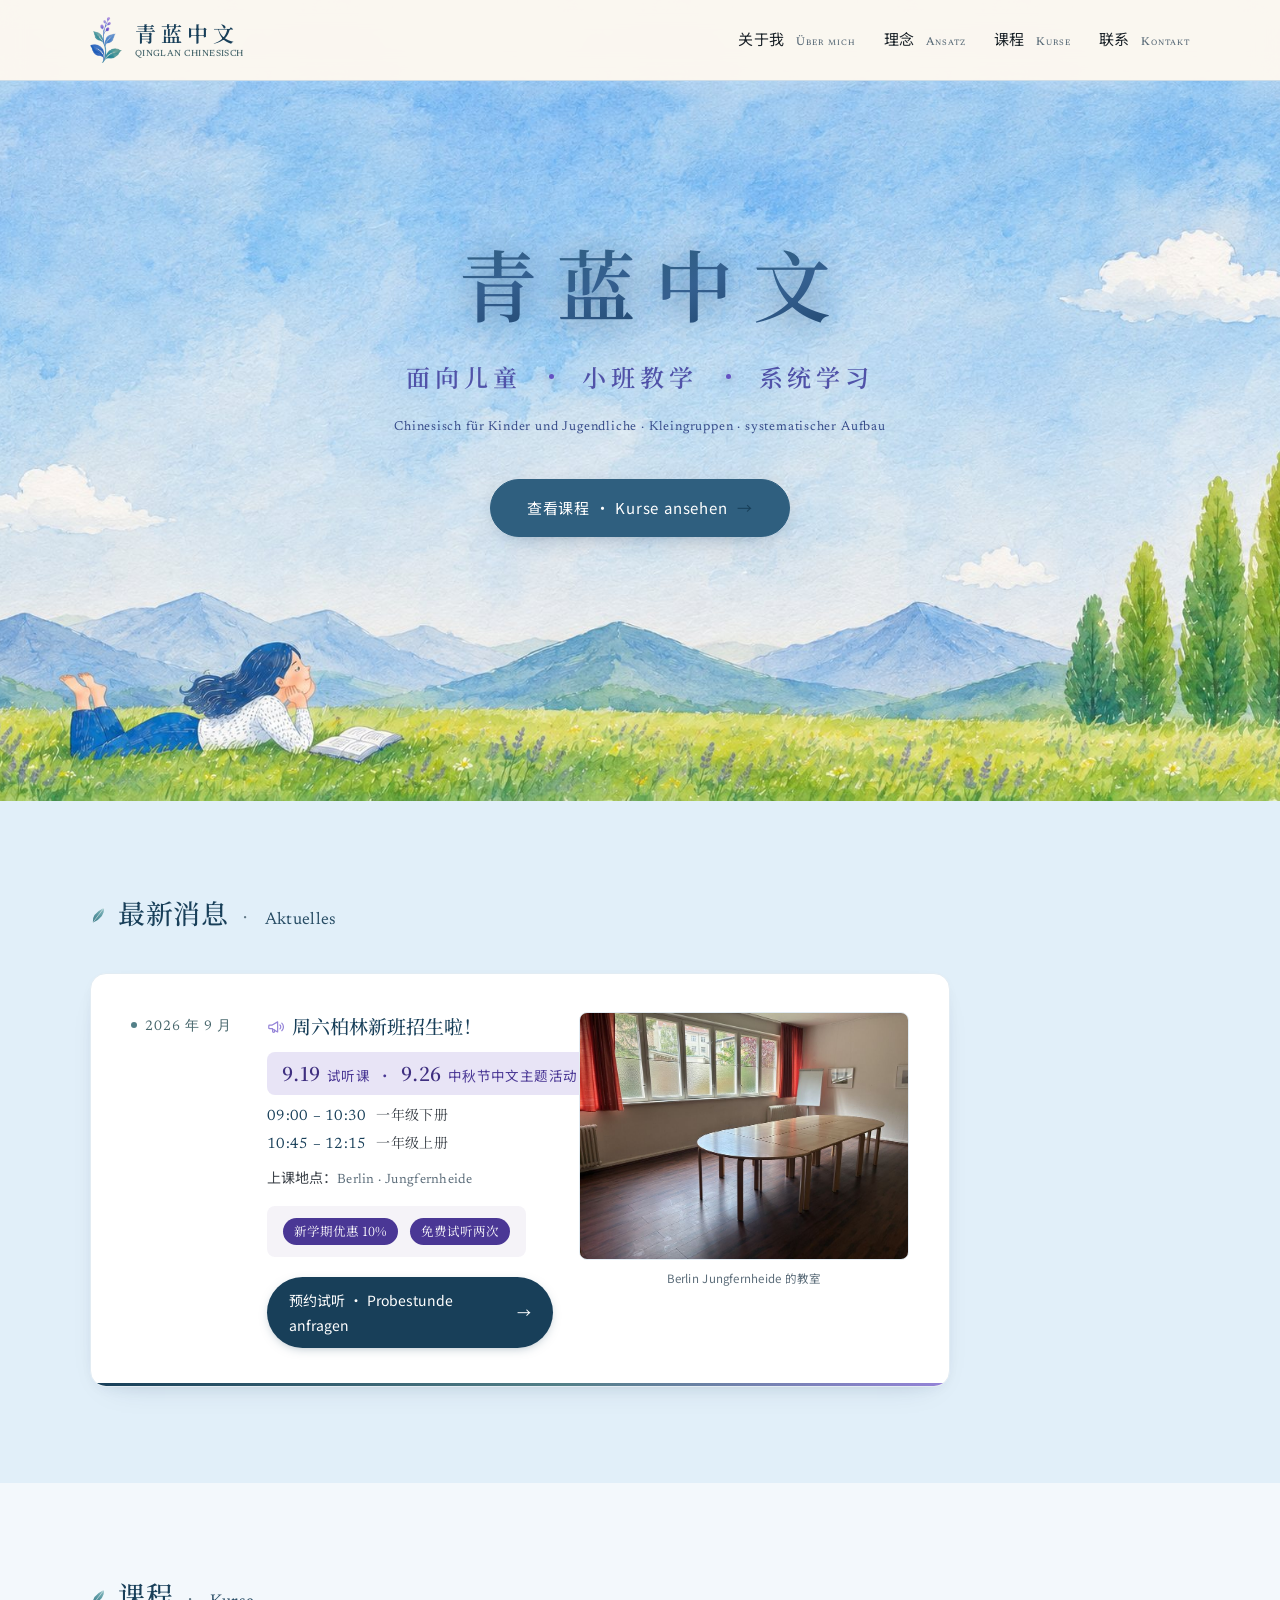
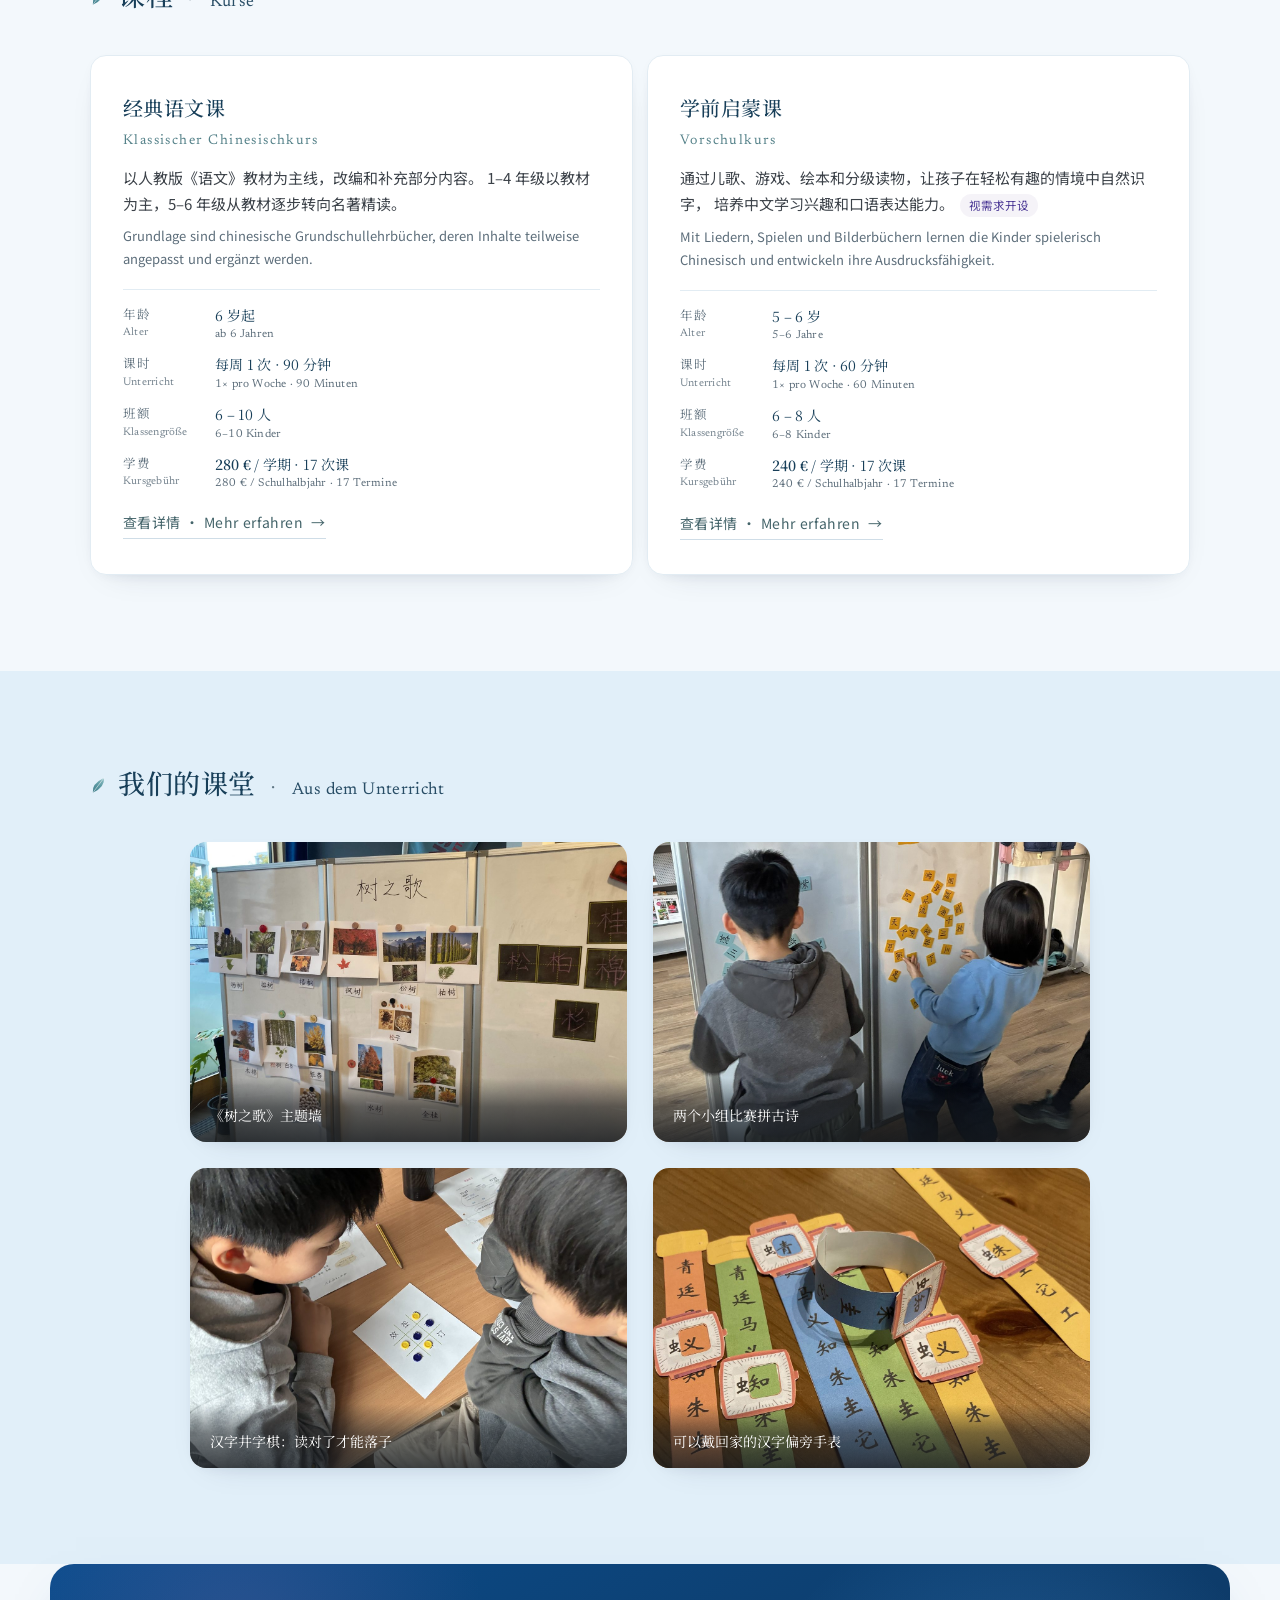
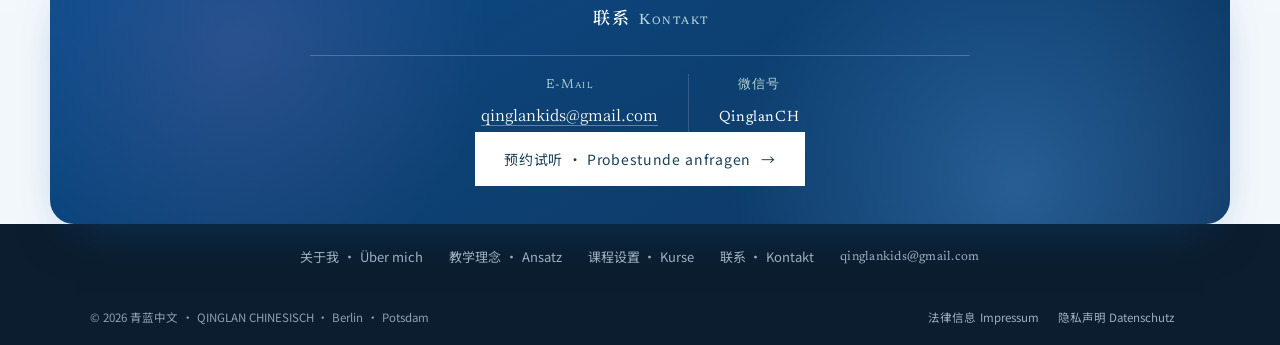
==== index.html @ 09ce7344 "update" ====
<!DOCTYPE html>
<html lang="de">

<head>
  <meta charset="UTF-8">
  <meta name="viewport" content="width=device-width, initial-scale=1.0">

  <title>Chinesisch lernen in Berlin &amp; Potsdam · 青蓝中文 Qinglan Chinese</title>
  <meta name="description"
    content="Chinesisch für Kinder und Jugendliche in Berlin und Potsdam. Kleingruppen, systematischer Aufbau nach chinesischem Lehrplan. 青蓝中文·柏林与波茨坦周末中文课。">
  <link rel="canonical" href="https://qinglan-chinese.de/">
  <meta property="og:type" content="website">
  <meta property="og:locale" content="de_DE">
  <meta property="og:title" content="Chinesisch lernen in Berlin &amp; Potsdam · 青蓝中文">
  <meta property="og:description"
    content="Chinesisch für Kinder und Jugendliche in Berlin und Potsdam. Kleingruppen, systematischer Aufbau nach chinesischem Lehrplan. 青蓝中文·柏林与波茨坦周末中文课。">
  <meta property="og:url" content="https://qinglan-chinese.de/">
  <meta property="og:image" content="https://qinglan-chinese.de/images/og-cover.jpg">
  <meta name="twitter:card" content="summary_large_image">
  <link rel="icon" type="image/png" href="images/favicon.png">
  <link rel="preload" href="fonts/NotoSerifSC-600.woff2" as="font" type="font/woff2" crossorigin>
  <link rel="preload" href="fonts/NotoSansSC-400.woff2" as="font" type="font/woff2" crossorigin>
  <link rel="stylesheet" href="style.css">
  <script>document.documentElement.classList.add('js');</script>
</head>

<body>
  <a class="skip" href="#main">跳到主内容 · Zum Inhalt springen</a>



  <!-- ══════ 模块 0 · 页头 ══════ -->
  <header>
    <div class="wrap nav-inner">
      <a href="index.html" class="brand">
        <img src="images/logo.png" alt="" class="brand-img" width="40" height="40">
        <span class="brand-text">
          <span class="cn" lang="zh-Hans">青蓝中文</span>
          <span class="en">Qinglan Chinesisch</span>
        </span>
      </a>
      <nav class="links" aria-label="Hauptnavigation">
        <a href="about.html"><span lang="zh-Hans">关于我</span><span class="de">Über mich</span></a>
        <a href="philosophy.html"><span lang="zh-Hans">理念</span><span class="de">Ansatz</span></a>
        <a href="courses.html"><span lang="zh-Hans">课程</span><span class="de">Kurse</span></a>
        <a href="contact.html"><span lang="zh-Hans">联系</span><span class="de">Kontakt</span></a>
      </nav>
      <button class="nav-toggle" id="navToggle" aria-expanded="false" aria-controls="mobileNav"
        aria-label="Menü öffnen">
        <span></span><span></span><span></span>
      </button>
    </div>
    <nav class="mobile-nav" id="mobileNav" aria-label="Navigation mobil">
      <a href="about.html"><span lang="zh-Hans">关于我</span><span class="de">Über mich</span></a>
      <a href="philosophy.html"><span lang="zh-Hans">理念</span><span class="de">Ansatz</span></a>
      <a href="courses.html"><span lang="zh-Hans">课程</span><span class="de">Kurse</span></a>
      <a href="contact.html"><span lang="zh-Hans">联系</span><span class="de">Kontakt</span></a>
    </nav>
  </header>

  <main id="main">

    <!-- ══════ 模块 1 · HERO ══════
     要填：claim 一句德语主张、lead 两行说明、facts 三个事实 -->
    <div class="hero">
      <div class="hero-bg" aria-hidden="true"></div>

      <div class="wrap hero-center">
        <div class="hero-text">
          <h1>
            <span class="brandline" lang="zh-Hans"><span class="word">青</span><span class="word">蓝</span><span
                class="word">中</span><span class="word">文</span></span>
            <span class="sub" lang="zh-Hans"><span>面向儿童</span><i class="dot" aria-hidden="true"></i><span>小班教学</span><i
                class="dot" aria-hidden="true"></i><span>系统学习</span></span></span>
          </h1>
          <p class="hero-de">Chinesisch für Kinder und Jugendliche<br class="de-br"><span class="de-sep"> ·
            </span>Kleingruppen · systematischer Aufbau</p>

          <div class="cta-row">
            <a href="courses.html" class="btn btn-primary">查看课程 · Kurse ansehen <span class="arr"
                aria-hidden="true">→</span></a>
          </div>
        </div>
      </div>
    </div>
    </div>


    <!-- ══════ 模块 2 · 最新消息 ══════
     加新消息：复制一条列表项放到最前面，class 用 new（带紫点）或留空。
     日期标签的 datetime 属性写成 2026-08 这种格式，便于机器读取。
     没有消息时把整个 section 删掉，别留空列表。 -->
    <section class="warm">
      <div class="wrap">
        <div class="sec-head">
          <h2 lang="zh-Hans">
            <svg class="h2-leaf" viewBox="0 0 22 22" aria-hidden="true" focusable="false">
              <defs>
                <linearGradient id="lg-leaf" x1="0" y1="1" x2="1" y2="0">
                  <stop offset="0%" stop-color="#3f7d8a" />
                  <stop offset="52%" stop-color="#5c9aa4" />
                  <stop offset="100%" stop-color="#8fc0c4" />
                </linearGradient>
              </defs>
              <path d="M2.4 19.6 Q2.4 7.6 19.6 2.4 Q19.6 14.4 2.4 19.6 Z" fill="url(#lg-leaf)" />
              <path d="M2.4 19.6 Q10 12 19.6 2.4" fill="none" stroke="#fafbfd" stroke-width="1.05"
                stroke-linecap="round" opacity=".62" />
            </svg>最新消息 <span class="sep" aria-hidden="true">·</span> <span lang="de" class="lat">Aktuelles</span>
          </h2>
        </div>

        <ul class="news">
          <li class="new">
            <time datetime="2026-08">2026 年 9 月</time>
            <div>
              <b lang="zh-Hans"><span class="megaphone" aria-hidden="true">
                  <svg viewBox="0 0 24 24" fill="none" stroke="currentColor" stroke-width="1.6" stroke-linecap="round"
                    stroke-linejoin="round">
                    <path d="M3.4 9.6h3.1l7.8-4.4v13.6l-7.8-4.4H3.4a1 1 0 0 1-1-1V10.6a1 1 0 0 1 1-1z" />
                    <path d="M7.5 14.4v3.4a1.4 1.4 0 0 0 2.8 0v-1.8" />
                    <path d="M17.4 9.4a3.6 3.6 0 0 1 0 5.2M19.9 6.9a7 7 0 0 1 0 10.2" />
                  </svg></span>周六柏林新班招生啦！</b>
              <p class="news-dates" lang="zh-Hans"><b>9.19</b> 试听课 &nbsp;·&nbsp; <b>9.26</b> 中秋节中文主题活动</p>
              <span lang="zh-Hans">
                <span class="slot">09:00 – 10:30<i>一年级下册</i></span>
                <span class="slot">10:45 – 12:15<i>一年级上册</i></span>
              </span>
              <span class="news-venue" lang="zh-Hans">上课地点：<b>Berlin · Jungfernheide</b></span>
              <p class="news-deal" lang="zh-Hans">
                <span class="tag">新学期优惠 10%</span>
                <span class="tag">免费试听两次</span>
              </p>
              <a class="news-cta" href="contact.html#form" lang="zh-Hans">预约试听 · Probestunde anfragen <span class="arr"
                  aria-hidden="true">→</span></a>
            </div>
            <figure class="news-pic">
              <img src="images/classroom-room.jpg" alt="Berlin Jungfernheide 的教室" loading="lazy" width="900"
                height="675">
              <figcaption lang="zh-Hans">Berlin Jungfernheide 的教室</figcaption>
            </figure>
          </li>
        </ul>
      </div>
    </section>


    <!-- ══════ 模块 3 · 课程设置 ══════
     数字取自 courses.html，改动时两边一起改 -->
    <section>
      <div class="wrap">
        <div class="sec-head">
          <h2 lang="zh-Hans">
            <svg class="h2-leaf" viewBox="0 0 22 22" aria-hidden="true" focusable="false">
              <path d="M2.4 19.6 Q2.4 7.6 19.6 2.4 Q19.6 14.4 2.4 19.6 Z" fill="url(#lg-leaf)" />
              <path d="M2.4 19.6 Q10 12 19.6 2.4" fill="none" stroke="#fafbfd" stroke-width="1.05"
                stroke-linecap="round" opacity=".62" />
            </svg>课程 <span class="sep" aria-hidden="true">·</span> <span lang="de" class="lat">Kurse</span>
          </h2>
        </div>

        <div class="grid-2">
          <div class="card course">
            <h3 lang="zh-Hans">经典语文课<span class="en">Klassischer Chinesischkurs</span></h3>
            <p lang="zh-Hans">
              以人教版《语文》教材为主线，改编和补充部分内容。
              1–4 年级以教材为主，5–6 年级从教材逐步转向名著精读。
            </p>
            <span class="de">
              Grundlage sind chinesische Grundschullehrbücher, deren Inhalte teilweise angepasst und ergänzt werden.
            </span>
            <dl class="facts-mini">
              <div>
                <dt><span lang="zh-Hans">年龄</span><i>Alter</i></dt>
                <dd><span lang="zh-Hans">6 岁起</span><i>ab 6 Jahren</i></dd>
              </div>
              <div>
                <dt><span lang="zh-Hans">课时</span><i>Unterricht</i></dt>
                <dd><span lang="zh-Hans">每周 1 次 · 90 分钟</span><i>1× pro Woche · 90 Minuten</i></dd>
              </div>
              <div>
                <dt><span lang="zh-Hans">班额</span><i>Klassengröße</i></dt>
                <dd><span lang="zh-Hans">6 – 10 人</span><i>6–10 Kinder</i></dd>
              </div>
              <div>
                <dt><span lang="zh-Hans">学费</span><i>Kursgebühr</i></dt>
                <dd><span lang="zh-Hans"><b>280 €</b> / 学期 · 17 次课</span><i>280 € / Schulhalbjahr · 17 Termine</i></dd>
              </div>
            </dl>
            <a class="more" href="courses.html#jingdian">查看详情 · Mehr erfahren <span class="arr"
                aria-hidden="true">→</span></a>
            <div class="bar" aria-hidden="true"></div>
          </div>

          <div class="card course">
            <h3 lang="zh-Hans">学前启蒙课<span class="en">Vorschulkurs</span></h3>
            <p lang="zh-Hans">
              通过儿歌、游戏、绘本和分级读物，让孩子在轻松有趣的情境中自然识字，
              培养中文学习兴趣和口语表达能力。<span class="hl-note">视需求开设</span>
            </p>
            <span class="de">
              Mit Liedern, Spielen und Bilderbüchern lernen die Kinder spielerisch Chinesisch
              und entwickeln ihre Ausdrucksfähigkeit.
            </span>
            <dl class="facts-mini">
              <div>
                <dt><span lang="zh-Hans">年龄</span><i>Alter</i></dt>
                <dd><span lang="zh-Hans">5 – 6 岁</span><i>5–6 Jahre</i></dd>
              </div>
              <div>
                <dt><span lang="zh-Hans">课时</span><i>Unterricht</i></dt>
                <dd><span lang="zh-Hans">每周 1 次 · 60 分钟</span><i>1× pro Woche · 60 Minuten</i></dd>
              </div>
              <div>
                <dt><span lang="zh-Hans">班额</span><i>Klassengröße</i></dt>
                <dd><span lang="zh-Hans">6 – 8 人</span><i>6–8 Kinder</i></dd>
              </div>
              <div>
                <dt><span lang="zh-Hans">学费</span><i>Kursgebühr</i></dt>
                <dd><span lang="zh-Hans"><b>240 €</b> / 学期 · 17 次课</span><i>240 € / Schulhalbjahr · 17 Termine</i></dd>
              </div>
            </dl>
            <a class="more" href="courses.html#shizi">查看详情 · Mehr erfahren <span class="arr"
                aria-hidden="true">→</span></a>
            <div class="bar" aria-hidden="true"></div>
          </div>
        </div>

      </div>
    </section>


    <!-- ══════ 模块 4 · 我们的课堂 ══════ -->
    <section class="warm">
      <div class="wrap">
        <div class="sec-head">
          <h2 lang="zh-Hans">
            <svg class="h2-leaf" viewBox="0 0 22 22" aria-hidden="true" focusable="false">
              <path d="M2.4 19.6 Q2.4 7.6 19.6 2.4 Q19.6 14.4 2.4 19.6 Z" fill="url(#lg-leaf)" />
              <path d="M2.4 19.6 Q10 12 19.6 2.4" fill="none" stroke="#fafbfd" stroke-width="1.05"
                stroke-linecap="round" opacity=".62" />
            </svg>我们的课堂 <span class="sep" aria-hidden="true">·</span> <span lang="de" class="lat">Aus dem
              Unterricht</span>
          </h2>
        </div>

        <div class="room-grid">
          <figure>
            <img src="images/classroom-1.jpg" alt="《树之歌》主题墙" loading="lazy" width="1400" height="1050">
            <figcaption lang="zh-Hans">《树之歌》主题墙</figcaption>
          </figure>
          <figure>
            <img src="images/classroom-4.jpg" alt="两个小组比赛拼古诗" loading="lazy" width="1400" height="1050">
            <figcaption lang="zh-Hans">两个小组比赛拼古诗</figcaption>
          </figure>
          <figure>
            <img src="images/classroom-7.jpg" alt="汉字井字棋：读对了才能落子" loading="lazy" width="1400" height="1050">
            <figcaption lang="zh-Hans">汉字井字棋：读对了才能落子</figcaption>
          </figure>
          <figure>
            <img src="images/classroom-6.jpg" alt="可以戴回家的汉字偏旁手表" loading="lazy" width="1400" height="1050">
            <figcaption lang="zh-Hans">可以戴回家的汉字偏旁手表</figcaption>
          </figure>
        </div>
      </div>
    </section>


    <!-- ══════ 模块 5 · 联系 ══════ -->
    <section class="dark tight">
      <div class="wrap" style="text-align:center;">
        <span class="kicker" style="color:var(--qing-light); justify-content:center;"><i lang="zh-Hans"
            style="color:#fff;">联系</i>Kontakt</span>

        <dl class="contact-mini">
          <div>
            <dt>E-Mail</dt>
            <dd><a href="mailto:qinglankids@gmail.com">qinglankids@gmail.com</a></dd>
          </div>
          <div>
            <dt lang="zh-Hans">微信号</dt>
            <dd><span class="wx">QinglanCH</span></dd>
          </div>
        </dl>

        <a href="contact.html#form" class="btn btn-light">预约试听 · Probestunde anfragen <span class="arr"
            aria-hidden="true">→</span></a>

      </div>
    </section>

  </main>


  <!-- ══════ 模块 6 · 页脚 ══════ -->
  <footer>
    <div class="wrap">
      <nav class="foot-line" aria-label="Fußzeile">
        <a href="about.html"><span lang="zh-Hans">关于我</span> · Über mich</a>
        <a href="philosophy.html"><span lang="zh-Hans">教学理念</span> · Ansatz</a>
        <a href="courses.html"><span lang="zh-Hans">课程设置</span> · Kurse</a>
        <a href="contact.html"><span lang="zh-Hans">联系</span> · Kontakt</a>
        <a href="mailto:qinglankids@gmail.com">qinglankids@gmail.com</a>
      </nav>
      <div class="foot-bottom">
        <div>© 2026 青蓝中文 · QINGLAN CHINESISCH · Berlin · Potsdam</div>
        <div><a href="impressum.html">法律信息 Impressum</a> <a href="datenschutz.html">隐私声明 Datenschutz</a></div>
      </div>
    </div>
  </footer>

  <script type="application/ld+json">
{
  "@context": "https://schema.org",
  "@type": "EducationalOrganization",
  "name": "青蓝中文 · Qinglan Chinese",
  "url": "https://qinglan-chinese.de/",
  "email": "qinglankids@gmail.com",
  "address": {
    "@type": "PostalAddress",
    "addressLocality": "Berlin",
    "addressRegion": "Berlin",
    "addressCountry": "DE"
  },
  "location": [
    {
      "@type": "Place",
      "name": "Unterricht Berlin (samstags)",
      "address": {
        "@type": "PostalAddress",
        "addressLocality": "Berlin",
        "addressRegion": "Berlin",
        "addressCountry": "DE"
      }
    },
    {
      "@type": "Place",
      "name": "Unterricht Potsdam (sonntags)",
      "address": {
        "@type": "PostalAddress",
        "addressLocality": "Potsdam",
        "addressRegion": "Brandenburg",
        "addressCountry": "DE"
      }
    }
  ],
  "areaServed": [
    "Berlin",
    "Potsdam",
    "Brandenburg"
  ],
  "inLanguage": [
    "de",
    "zh-Hans"
  ],
  "founder": {
    "@type": "Person",
    "name": "Qiong Qiao",
    "alternateName": "乔琼",
    "jobTitle": "Lehrerin"
  }
}
</script>

  <script>
    const tgl = document.getElementById('navToggle');
    const mnav = document.getElementById('mobileNav');
    tgl.addEventListener('click', () => {
      const open = mnav.classList.toggle('open');
      tgl.setAttribute('aria-expanded', String(open));
      tgl.setAttribute('aria-label', open ? 'Menü schließen' : 'Menü öffnen');
    });
    document.addEventListener('keydown', e => {
      if (e.key === 'Escape' && mnav.classList.contains('open')) { tgl.click(); tgl.focus(); }
    });
  </script>
</body>

</html>
---- style.css ----
/* ═══ 自托管字体 · 无外部请求（DSGVO）═════════════
   子集化：仅包含站上实际用到的 675 个字符
   Noto Serif SC / Noto Sans SC / Newsreader — SIL OFL 1.1  */
@font-face{
  font-family:"Noto Serif SC"; font-style:normal; font-weight:400; font-display:swap;
  src:url("fonts/NotoSerifSC-400.woff2") format("woff2");
}
@font-face{
  font-family:"Noto Serif SC"; font-style:normal; font-weight:500; font-display:swap;
  src:url("fonts/NotoSerifSC-500.woff2") format("woff2");
}
@font-face{
  font-family:"Noto Serif SC"; font-style:normal; font-weight:600; font-display:swap;
  src:url("fonts/NotoSerifSC-600.woff2") format("woff2");
}
@font-face{
  font-family:"Noto Sans SC"; font-style:normal; font-weight:400; font-display:swap;
  src:url("fonts/NotoSansSC-400.woff2") format("woff2");
}
@font-face{
  font-family:"Noto Sans SC"; font-style:normal; font-weight:500; font-display:swap;
  src:url("fonts/NotoSansSC-500.woff2") format("woff2");
}
@font-face{
  font-family:"Noto Sans SC"; font-style:normal; font-weight:600; font-display:swap;
  src:url("fonts/NotoSansSC-600.woff2") format("woff2");
}
@font-face{
  font-family:"Newsreader"; font-style:normal; font-weight:400; font-display:swap;
  src:url("fonts/Newsreader-400.woff2") format("woff2");
}
@font-face{
  font-family:"Newsreader"; font-style:normal; font-weight:500; font-display:swap;
  src:url("fonts/Newsreader-500.woff2") format("woff2");
}
@font-face{
  font-family:"Newsreader"; font-style:normal; font-weight:600; font-display:swap;
  src:url("fonts/Newsreader-600.woff2") format("woff2");
}

/* ============================================
   青蓝中文 · 共享样式表 v2
   变量名与 v1 保持一致，其余页面的 inline var(--x) 不会失效
   ============================================ */

:root{
  /* ── 全站配色：以 hero 天空蓝 212° 为基调 ──────
     蓝 212°（hero）· 青 188°（logo 叶）· 紫 265°（logo 花苞）  */
  --lan-deep: #183f59;   /* 标题 11.8:1 */
  --lan: #2f5f7f;   /* 次级标题 8.1:1 */
  --qing-deep: #364f54;   /* 深青 7.2:1 */
  --qing-ink: #44646a;   /* 青 · 小字 5.8:1 */
  --qing: #538088;   /* 青 · 强调 4.6:1 */
  --qing-light: #b3d1d6;   /* 深底上的浅青 */
  --mauve-ink: #4a3795;   /* 紫 · 小字 7.9:1 */
  --mauve-mid: #5b42bd;   /* 紫 · 中间 5.6:1 */
  --mauve-soft: #745ec9;   /* 紫 · 辅助 4.9:1 */
  --mauve: #9483d8;   /* 紫 · 装饰 3.5:1 */
  --leaf:       #aabbb1;

  --ink: #1a2228;   /* 正文 15.4:1 */
  --muted: #5c6d7a;   /* 次要 5.2:1 */
  --seal:       #8e3f52;
  --gold:       #9483d8;

  /* ── 底色：浅天空蓝，白卡片浮起 ── */
  --paper: #f3f8fc;
  --paper-warm: #e1eff9;
  --paper-cool: #e1eff9;
  --paper-leaf: #f3f8fc;
  --line: #cfdde7;
  --line-soft: #e2ecf3;

  --maxw: 1180px;
  --gut: 40px;
  --r-sm: 8px;
  --r: 16px;
  --r-lg: 24px;
  --sh: 0 4px 18px -10px rgba(18,47,78,.16), 0 12px 34px -22px rgba(18,47,78,.22);
  --sh-hi: 0 8px 26px -12px rgba(18,47,78,.22), 0 22px 48px -26px rgba(18,47,78,.30);
  --gap: 14px;

  --fs-display: clamp(46px, 6.4vw, 84px);
  --fs-h1:      clamp(23px, 2.5vw, 32px);
  --fs-h2:      clamp(21px, 2.2vw, 27px);
  --fs-h3:      20px;
  --fs-body:    17px;
  --fs-small:   14px;
}

*{ box-sizing: border-box; }
html{
  -webkit-text-size-adjust:100%; text-size-adjust:100%; scroll-behavior: smooth; }

body{
  margin:0;
  font-family:"Noto Sans SC", -apple-system, BlinkMacSystemFont, "Segoe UI", sans-serif;
  color: var(--ink);
  background: var(--paper);
  font-size: var(--fs-body);
  line-height: 1.75;
  -webkit-font-smoothing: antialiased;
  overflow-x: hidden;
}

/* 宣纸质地：FFT 生成的可无缝平铺纹理，双向明暗、均值不变，只有深浅不均没有整体压暗 */
body::before{
  content:""; position:fixed; inset:0; pointer-events:none; z-index:0;
  background-image:url("images/paper.png"); background-size:340px 340px;
  opacity:.85; mix-blend-mode:multiply;
}


.wrap{ max-width:var(--maxw); margin:0 auto; padding:0 var(--gut); position:relative; z-index:1; }

/* 拉丁文用 Newsreader，中文标题用 Noto Serif SC */
h1,h2,h3,h4{ font-family:"Noto Serif SC", "Newsreader", serif; font-weight:500; letter-spacing:.02em; margin-top:0; }
.lat{ font-family:"Newsreader", Georgia, serif; }
a{ color:inherit; }

/* 可见焦点 —— 键盘用户 */
a:focus-visible, button:focus-visible, input:focus-visible,
select:focus-visible, textarea:focus-visible, summary:focus-visible{
  outline:2px solid var(--qing); outline-offset:3px;
}
.skip{ position:absolute; left:-9999px; background:var(--lan-deep); color:#fff; padding:12px 20px; z-index:200; }
.skip:focus{ left:0; top:0; }

/* ---------- HEADER ---------- */
header{
  position:sticky; top:0; z-index:100;
  background:rgba(251,247,239,.90); backdrop-filter:blur(12px);
  border-bottom:1px solid var(--line);
}
.nav-inner{ display:flex; justify-content:space-between; align-items:center; height:80px; gap:20px; }
.brand{ display:flex; align-items:center; gap:13px; text-decoration:none; }
.brand-img{ height:46px; width:auto; display:block; }  /* logo 本身透明底，不需要 mix-blend-mode */
.brand-text{ display:flex; flex-direction:column; line-height:1.15; }
.brand .cn{
  font-family:"Noto Serif SC",serif; font-size:21px; font-weight:600;
  letter-spacing:.24em; margin-right:-.24em;   /* 抵消末字后的悬挂字距，右缘对齐 */
  color:var(--lan-deep);
}
.brand .en{
  /* 字号+字距经实测调校，使其渲染宽度与「青蓝中文」一致（约 97.5px） */
  font-family:"Newsreader",serif; font-size:9px; letter-spacing:.439px;
  text-transform:uppercase; color:var(--qing-ink); font-weight:500; margin-top:4px;
  white-space:nowrap;
}

nav.links{ display:flex; gap:28px; }
nav.links a{
  text-decoration:none; font-size:14px; letter-spacing:.03em; color:var(--ink);
  position:relative; padding:4px 0; transition:color .3s;
}
nav.links a span[lang]{ font-size:15px; }
.links a .de{
  color:var(--muted); margin-left:11px; font-size:11.5px;
  font-family:"Newsreader",serif; font-weight:500;
  letter-spacing:.09em; font-variant:small-caps;
}

nav.links a::after{
  content:""; position:absolute; left:0; bottom:-2px; height:1px; width:0;
  background:var(--qing); transition:width .35s ease;
}
nav.links a:hover{ color:var(--qing-ink); }
nav.links a:hover::after, nav.links a.current::after{ width:100%; }
nav.links a.current{ color:var(--qing-ink); }

/* 汉堡菜单（v1 在 900px 以下直接隐藏导航，等于手机端无导航） */
.nav-toggle{
  display:none; flex-direction:column; align-items:center; justify-content:center; gap:5px;
  width:44px; height:44px; padding:0; background:none; border:1px solid var(--line); border-radius:12px; cursor:pointer;
}
.nav-toggle span{ display:block; width:20px; height:1.5px; background:var(--lan-deep); transition:transform .3s, opacity .2s; }
.nav-toggle[aria-expanded="true"] span:nth-child(1){ transform:translateY(6.5px) rotate(45deg); }
.nav-toggle[aria-expanded="true"] span:nth-child(2){ opacity:0; }
.nav-toggle[aria-expanded="true"] span:nth-child(3){ transform:translateY(-6.5px) rotate(-45deg); }
.mobile-nav{ display:none; border-top:1px solid var(--line); background:rgba(251,247,239,.97); backdrop-filter:blur(12px); }
.mobile-nav a{ display:block; padding:15px 24px; text-decoration:none; font-size:15px; border-bottom:1px solid var(--line-soft); }
.mobile-nav a .de{
  color:var(--muted); margin-left:12px; font-size:11.5px;
  font-family:"Newsreader",serif; font-weight:500;
  letter-spacing:.09em; font-variant:small-caps;
}

/* ---------- HERO ---------- */
.hero{
  position:relative; min-height:min(84vh, 720px);
  display:flex; align-items:center; overflow:hidden; padding:88px 0 76px;
  background:var(--paper);
}
/* 水彩晕染：三团柔色斑，取自 logo 的蓝／青／紫 */
.hero-bg{
  position:absolute; inset:0; z-index:0;
  background:url("images/hero-bg.jpg") center 70% / cover no-repeat;
}
/* 底部一道极淡的地平线，给页面一个"落脚点" */
.hero-bg::after{ content:""; position:absolute; inset:0; background:none; }

/* logo 水印：巨大、极淡，作为首屏的"纸上印记" */
.hero .wrap{ position:relative; z-index:1; }
.hero-center{ text-align:center; }
.hero-center .hero-text{ max-width:720px; margin:0 auto; }
.brandline{
  display:block; font-family:"Noto Serif SC",serif; font-weight:600;
  font-size:clamp(44px,6.2vw,78px); line-height:1.06; letter-spacing:.13em; text-indent:.13em;
  color:var(--lan-deep);
}
.brandline .word{ display:inline-block; animation:rise .9s forwards; }
.brandline .word:nth-child(1){ animation-delay:.12s; }
.brandline .word:nth-child(2){ animation-delay:.24s; }
.brandline .word:nth-child(3){ animation-delay:.36s; }
.brandline .word:nth-child(4){ animation-delay:.48s; }

.eyebrow{
  font-family:"Newsreader",serif; font-size:14px; letter-spacing:.32em; text-transform:uppercase;
  color:var(--qing-ink); margin:0 0 22px; animation:rise .9s .1s forwards;
}
.hero h1{ margin:0; font-size:inherit; font-weight:400; line-height:1.4; }
.hero h1 .word{ display:inline-block; animation:rise .9s forwards;
  background:linear-gradient(160deg, var(--lan-deep) 10%, var(--qing) 95%);
  -webkit-background-clip:text; background-clip:text; color:transparent;
}
.hero h1 .word:nth-child(1){ animation-delay:.10s; }
.hero h1 .word:nth-child(2){ animation-delay:.22s; }
.hero h1 .word:nth-child(3){ animation-delay:.34s; }
.hero h1 .word:nth-child(4){ animation-delay:.46s; }
.hero h1 .sub{
  display:flex; align-items:center; justify-content:center; gap:clamp(12px,2.2vw,22px);
  flex-wrap:wrap; margin-top:34px; line-height:1.6;
  animation:rise .9s .74s forwards;
}
.hero h1 .sub > span{
  font-family:"Noto Serif SC",serif; font-weight:600;
  font-size:clamp(18px,2.1vw,25px); letter-spacing:.1em;
  color:#6c5bae;                       /* 取自 hero 图紫叶 252°，压深至 5.4:1 */
}
.hero h1 .sub .bud{
  width:12px; height:12px; flex:none; fill:#9483d8; opacity:.92;
}
/* 传承 · 成长 · 创造 —— 只有字，无连线、无译文、无说明 */
/* 分隔用叶形，取自 logo 的叶片轮廓 */

.hero-de{
  margin:16px 0 0; font-family:"Newsreader",serif; font-size:15px;
  letter-spacing:.03em; color:var(--muted); animation:rise .9s .84s forwards;
}
.hero .lead{ font-size:16.5px; max-width:520px; margin:26px 0 0; color:#31363d; animation:rise .9s .5s forwards; }
.hero .lead .sub{ display:block; margin-top:10px; color:var(--muted); font-size:15px; letter-spacing:.1em; }
.cta-row{ margin-top:40px; display:flex; gap:14px; flex-wrap:wrap; justify-content:center; animation:rise .9s .96s forwards; }

/* hero 下方的事实条 */
.facts{
  margin-top:44px; border-top:1px solid var(--line); display:inline-block; text-align:left;
  animation:rise .9s 1.08s forwards;
}
.facts-label{
  margin:14px 0 0; font-family:"Noto Serif SC",serif; font-size:13px;
  letter-spacing:.14em; color:var(--muted);
}
.facts-label .lat{
  font-family:"Newsreader",serif; font-size:13px; letter-spacing:.03em;
  margin-left:10px; color:var(--qing-ink);
}
.facts-row{ display:flex; flex-wrap:wrap; gap:0; margin-top:8px; justify-content:center; }
.facts-row > div{ padding:0 28px 0 0; margin-right:28px; border-right:1px solid var(--line); }
.facts-row > div:last-child{ padding-right:0; margin-right:0; border-right:none; }
.facts-row b{ display:block; font-family:"Newsreader",serif; font-size:21px; letter-spacing:.12em; color:var(--lan-deep); font-weight:500; }
.facts-row span{ display:block; font-size:14px; letter-spacing:.04em; color:var(--muted); font-family:"Newsreader",serif; margin-top:3px; }

/* ---------- 内页页头 ---------- */
.page-head{
  padding:62px 0 56px; position:relative;
  background:linear-gradient(180deg, var(--paper-warm) 0%, var(--paper) 100%);
  border-bottom:1px solid var(--line-soft);
}
.page-head::after{
  content:""; position:absolute; left:0; right:0; bottom:0; height:36px; opacity:.75;
  background:url("data:image/svg+xml,<svg xmlns="http://www.w3.org/2000/svg" xmlns:xlink="http://www.w3.org/1999/xlink" viewBox="0 0 240 36" width="240" height="36"><defs><path id="lfg" d="M1.2 12.8Q1.2 4.6 12.8 1.2Q12.8 9.4 1.2 12.8Z"/></defs><path d="M18 34 Q16.1 23.0 13.3 14.0" fill="none" stroke="%233f6e80" stroke-width="1.6" stroke-linecap="round"/><use href="%23lfg" transform="translate(16.1 25.0) rotate(-59) scale(0.286) translate(-7 -7)" fill="%233f6e80" opacity=".85"/><use href="%23lfg" transform="translate(15.1 20.4) rotate(-122) scale(0.286) translate(-7 -7)" fill="%233f6e80" opacity=".85"/><use href="%23lfg" transform="translate(14.3 16.8) rotate(-58) scale(0.286) translate(-7 -7)" fill="%233f6e80" opacity=".85"/><path d="M46 34 Q46.9 26.9 48.3 21.0" fill="none" stroke="%23bac8a6" stroke-width="1.6" stroke-linecap="round"/><use href="%23lfg" transform="translate(46.9 28.1) rotate(-67) scale(0.186) translate(-7 -7)" fill="%23bac8a6" opacity=".85"/><use href="%23lfg" transform="translate(47.4 25.2) rotate(-128) scale(0.186) translate(-7 -7)" fill="%23bac8a6" opacity=".85"/><path d="M74 34 Q76.4 20.2 80.1 9.0" fill="none" stroke="%232a5470" stroke-width="1.6" stroke-linecap="round"/><use href="%23lfg" transform="translate(76.5 22.8) rotate(-64) scale(0.357) translate(-7 -7)" fill="%232a5470" opacity=".85"/><use href="%23lfg" transform="translate(77.7 17.0) rotate(-124) scale(0.357) translate(-7 -7)" fill="%232a5470" opacity=".85"/><use href="%23lfg" transform="translate(78.7 12.5) rotate(-52) scale(0.357) translate(-7 -7)" fill="%232a5470" opacity=".85"/><path d="M104 34 Q103.8 27.9 103.5 23.0" fill="none" stroke="%23a87ea8" stroke-width="1.6" stroke-linecap="round"/><use href="%23lfg" transform="translate(103.8 29.1) rotate(-55) scale(0.157) translate(-7 -7)" fill="%23a87ea8" opacity=".85"/><use href="%23lfg" transform="translate(103.7 26.5) rotate(-120) scale(0.157) translate(-7 -7)" fill="%23a87ea8" opacity=".85"/><path d="M132 34 Q133.0 24.1 134.5 16.0" fill="none" stroke="%233f6e80" stroke-width="1.6" stroke-linecap="round"/><use href="%23lfg" transform="translate(133.0 25.9) rotate(-66) scale(0.257) translate(-7 -7)" fill="%233f6e80" opacity=".85"/><use href="%23lfg" transform="translate(133.5 21.8) rotate(-118) scale(0.257) translate(-7 -7)" fill="%233f6e80" opacity=".85"/><use href="%23lfg" transform="translate(133.9 18.5) rotate(-54) scale(0.257) translate(-7 -7)" fill="%233f6e80" opacity=".85"/><path d="M160 34 Q160.2 20.8 160.4 10.0" fill="none" stroke="%23bac8a6" stroke-width="1.6" stroke-linecap="round"/><use href="%23lfg" transform="translate(160.2 23.2) rotate(-56) scale(0.343) translate(-7 -7)" fill="%23bac8a6" opacity=".85"/><use href="%23lfg" transform="translate(160.3 17.7) rotate(-117) scale(0.343) translate(-7 -7)" fill="%23bac8a6" opacity=".85"/><use href="%23lfg" transform="translate(160.3 13.4) rotate(-67) scale(0.343) translate(-7 -7)" fill="%23bac8a6" opacity=".85"/><path d="M190 34 Q191.9 26.3 194.6 20.0" fill="none" stroke="%232a5470" stroke-width="1.6" stroke-linecap="round"/><use href="%23lfg" transform="translate(191.9 27.7) rotate(-59) scale(0.200) translate(-7 -7)" fill="%232a5470" opacity=".85"/><use href="%23lfg" transform="translate(192.8 24.5) rotate(-123) scale(0.200) translate(-7 -7)" fill="%232a5470" opacity=".85"/><path d="M216 34 Q212.6 22.4 207.6 13.0" fill="none" stroke="%233f6e80" stroke-width="1.6" stroke-linecap="round"/><use href="%23lfg" transform="translate(212.6 24.5) rotate(-54) scale(0.300) translate(-7 -7)" fill="%233f6e80" opacity=".85"/><use href="%23lfg" transform="translate(210.8 19.7) rotate(-120) scale(0.300) translate(-7 -7)" fill="%233f6e80" opacity=".85"/><use href="%23lfg" transform="translate(209.5 15.9) rotate(-56) scale(0.300) translate(-7 -7)" fill="%233f6e80" opacity=".85"/></svg>") repeat-x left bottom;
}
.page-head .kicker{ display:block; margin-bottom:14px; }
.page-head h1{ font-size:var(--fs-page); margin:0; color:var(--lan-deep); line-height:1.18; font-weight:600; letter-spacing:.03em; }
.page-head h1 .sep{ color:var(--gold); font-weight:400; margin:0 .35em; }
.page-head .intro{ margin-top:20px; font-size:19px; max-width:660px; color:#31363d; }

/* ---------- 按钮 ---------- */
.btn{
  display:inline-flex; align-items:center; gap:10px; padding:14px 28px;
  font-size:14px; letter-spacing:.05em; text-decoration:none; cursor:pointer;
  border:1px solid transparent; transition:background .3s, color .3s, border-color .3s, transform .3s;
}
.btn-primary{ background:var(--lan-deep); color:#fff; }
.btn-primary:hover{ background:var(--qing-deep); transform:translateY(-2px); box-shadow:var(--sh); }
.btn-ghost{ background:transparent; color:var(--lan-deep); border-color:var(--lan-deep); }
.btn-ghost:hover{ background:var(--lan-deep); color:#fff; }
.btn-light{ background:#fff; color:var(--lan-deep); }
.btn-light:hover{ background:var(--qing-light); }
.btn .arr{ transition:transform .3s; }
.btn:hover .arr{ transform:translateX(4px); }

/* ---------- 区块 ---------- */
section{ padding:96px 0; position:relative; }
section.tight{ padding:56px 0; }
section.cool > .wrap, section.warm > .wrap, section.leaf > .wrap{ border-radius:var(--r-lg); }
section.cool{ background:var(--paper-cool); }
section.warm{ background:var(--paper-warm); }
section.leaf{ background:var(--paper-leaf); }
section.dark{ background:transparent; color:#dbe8f5; padding:0; }
section.dark > .wrap{
  background:linear-gradient(152deg, #0a4c8c 0%, #0d4174 46%, #0e3660 100%);
  border-radius:var(--r-lg);
  padding:38px var(--gut); max-width:var(--maxw);
  position:relative; overflow:hidden;
  box-shadow:0 22px 50px -26px rgba(12,80,141,.55);
}
/* 云的呼应：右上角一团柔光，取自 hero 的天空 */
section.dark > .wrap::before{
  content:""; position:absolute; z-index:0; pointer-events:none;
  right:-8%; top:-32%; width:52%; aspect-ratio:1;
  background:radial-gradient(circle at 50% 50%, rgba(96,178,255,.30) 0%, rgba(96,178,255,0) 66%);
}
section.dark > .wrap::after{
  content:""; position:absolute; z-index:0; pointer-events:none;
  left:-6%; bottom:-30%; width:44%; aspect-ratio:1;
  background:radial-gradient(circle at 50% 50%, rgba(142,114,182,.24) 0%, rgba(142,114,182,0) 68%);
}
section.dark > .wrap > *{ position:relative; z-index:1; }
section.dark h2, section.dark h3{ color:#fff; }

.sec-head{ margin-bottom:42px; max-width:720px; }
.kicker{
  font-family:"Newsreader",serif; font-size:15px; letter-spacing:.1em;
  font-variant:small-caps; text-transform:none; font-weight:500;
  color:var(--qing-ink); display:flex; align-items:baseline; margin-bottom:13px;
}
.kicker::before{
  content:""; width:13px; height:13px; flex:none; margin-right:10px;
  background:url("data:image/svg+xml,<svg xmlns="http://www.w3.org/2000/svg" viewBox="0 0 14 14"><path d="M1.2 12.8Q1.2 4.6 12.8 1.2Q12.8 9.4 1.2 12.8Z" fill="%23a87ea8"/></svg>") no-repeat center/contain;
  transform:rotate(-12deg);
}
.kicker i{
  font-family:"Noto Serif SC",serif; font-style:normal; text-transform:none;
  font-size:17px; font-weight:600; letter-spacing:.1em;
  margin-right:9px; color:var(--qing-ink);
}
.sec-head h2{ font-size:var(--fs-h2); margin:0; line-height:1.15; color:var(--lan-deep); }
/* 标题前的叶子：色阶取自 logo 的叶片实测值 */
.h2-leaf{
  width:.62em; height:.62em; vertical-align:baseline;
  margin-right:.42em; transform:rotate(-8deg);
}
.sec-head h2 .sep{ color:#5f7684; font-weight:400; margin:0 .35em; }
.sec-head .desc{ margin-top:18px; font-size:16.5px; color:#31363d; }



/* 荀子引句 —— 校名出处 */
.xunzi{
  margin:64px auto 0; max-width:760px; text-align:center;
  padding-top:44px; position:relative;
}
.xunzi::before{
  content:""; position:absolute; top:0; left:50%; transform:translateX(-50%);
  width:44px; height:1px; background:var(--mauve); opacity:.55;
}
.xunzi blockquote{
  margin:0; font-family:"Noto Serif SC",serif; font-weight:500;
  font-size:clamp(21px, 2.5vw, 30px); line-height:1.7; letter-spacing:.06em;
  color:var(--lan-deep);
}
.xunzi figcaption{ margin-top:18px; font-size:13px; color:var(--muted); }
.xunzi figcaption span{ display:block; }
.xunzi figcaption span:first-child{ font-family:"Noto Serif SC",serif; letter-spacing:.12em; }
.xunzi figcaption .lat{
  margin-top:8px; font-family:"Newsreader",serif; font-style:italic;
  font-size:13px; letter-spacing:.01em;
}

/* ---------- 教学理念：三段合为一张卡 ---------- */
/* 三段之间的连接线，暗示递进关系 */
.phil-triad .bud{ width:12px; height:12px; flex:none; fill:var(--mauve); opacity:.85; }
.phil-more a:hover .arr{ transform:translateX(4px); }
.phil-more .arr{ transition:transform .25s; }
@media (max-width:760px){
  .phil-card{ padding:6px 26px; }
  .phil-steps li{ grid-template-columns:1fr; gap:12px; padding:26px 0; }
  .phil-steps li:not(:last-child)::before{ display:none; }
}

/* ---------- 最新消息 ---------- */
/* 与 .phil-card 同一套容器：白底、细边、圆角、投影、底部渐变条 */
.news{
  list-style:none; margin:0; padding:8px 40px; max-width:860px;
  background:#fff; border:1px solid var(--line-soft); border-radius:var(--r);
  box-shadow:var(--sh); position:relative; overflow:hidden;
}
.news::after{
  content:""; position:absolute; left:0; right:0; bottom:0; height:3px;
  background:linear-gradient(90deg, var(--lan-deep), var(--qing) 55%, var(--mauve));
}
.news li{
  display:grid; grid-template-columns:110px minmax(0,1fr) 330px; gap:26px; align-items:start;
  padding:30px 0; border-bottom:1px solid var(--line-soft); position:relative;
}
.news-pic{ margin:0; width:330px; }
.news-pic img{
  width:330px; height:248px; object-fit:cover; display:block;
  border:1px solid var(--line-soft); border-radius:var(--r-sm);
}
.news-pic figcaption{
  margin-top:8px; font-size:11.5px; color:var(--muted); letter-spacing:.02em; text-align:center;
}
.news li:last-child{ border-bottom:none; }
.news time{
  font-family:"Newsreader",serif; font-size:14px; letter-spacing:.06em;
  color:var(--qing-ink); white-space:nowrap; padding-top:3px; display:block;
}
.megaphone{
  display:inline-block; width:.94em; height:.94em; vertical-align:-.1em;
  margin-right:.4em; color:var(--mauve);
}
.megaphone svg{ width:100%; height:100%; display:block; }
.news b{
  display:block; font-family:"Noto Serif SC",serif; font-size:19px;
  color:var(--lan-deep); font-weight:500; line-height:1.5;
}
.news li > div > span{
  display:block; margin-top:7px; font-size:14px; color:#3c4249; line-height:1.75;
}
.news a{ color:var(--qing-ink); }
.news-venue{
  display:block; margin:12px 0 4px;
  font-size:13px; color:var(--muted); white-space:nowrap;
}
.news-venue b{
  display:inline; font-family:"Newsreader",serif; font-size:13.5px;
  color:var(--muted); font-weight:400; letter-spacing:.02em;
}
.news .slot{
  display:inline-flex; align-items:baseline; gap:10px; margin:0 22px 0 0;
  font-family:"Newsreader",serif; font-size:15px; color:var(--lan-deep); letter-spacing:.02em;
}
.news .slot i{
  font-family:"Noto Serif SC",serif; font-style:normal; font-size:14px; color:#3c4249;
}
.news-deal{ margin-bottom:2px;
  margin:16px 0 0; padding:12px 16px; display:flex; align-items:center;
  gap:12px; flex-wrap:wrap; max-width:max-content;
  background:rgba(156,133,188,.10); border-radius:var(--r-sm);
  font-family:"Noto Serif SC",serif; font-size:14px; line-height:1.5;
}
.news-deal .tag{
  padding:4px 11px; border-radius:999px; background:var(--mauve-ink);
  color:#fff; font-size:12.5px; white-space:nowrap;
}
.news-cta{
  display:inline-flex; align-items:center; gap:9px;
  margin-top:20px; padding:11px 22px;
  font-size:14px; color:#fff !important; text-decoration:none;
  background:var(--lan-deep); border-radius:999px; border:none;
  box-shadow:0 3px 12px -5px rgba(24,63,89,.5);
  transition:background .25s, transform .25s, box-shadow .25s;
}
.news-cta:hover{ background:#22557a; transform:translateY(-1px); box-shadow:0 5px 16px -5px rgba(24,63,89,.55); }
.news-cta:hover .arr{ transform:translateX(4px); }
.news-cta .arr{ transition:transform .25s; }
@media (max-width:700px){ .news-venue{
  display:block; margin:12px 0 4px;
  font-size:13px; color:var(--muted); white-space:nowrap;
}
.news-venue b{
  display:inline; font-family:"Newsreader",serif; font-size:13.5px;
  color:var(--muted); font-weight:400; letter-spacing:.02em;
}
.news .slot{ display:flex; margin:0 0 6px; } }
/* 新消息：日期前一个花苞紫圆点 */
.news li.new time::before{
  content:""; display:inline-block; width:6px; height:6px; border-radius:50%;
  background:var(--qing); margin-right:8px; vertical-align:.12em;
}
@media (max-width:900px){
  .news li{ grid-template-columns:120px minmax(0,1fr); }
  .news-pic{ grid-column:1 / -1; margin-top:8px; }
}
@media (max-width:760px){
  .news{ padding:6px 20px; }
  .news li{ grid-template-columns:minmax(0,1fr); gap:10px; padding:24px 0; }
  .news time{ font-size:13px; }
  .news-pic{ width:100%; max-width:340px; margin:4px auto 0; }
  .news-pic img{ width:100%; height:auto; aspect-ratio:4/3; object-fit:cover; }
  .news-pic figcaption{ text-align:center; }
}

/* ---------- 卡片 ---------- */
.card{
  background:#fff; border:1px solid var(--line-soft); border-radius:var(--r);
  padding:34px 32px; position:relative; overflow:hidden; box-shadow:var(--sh);
  transition:transform .35s ease, box-shadow .35s ease, border-color .35s;
}
.card::after{
  content:""; position:absolute; right:-8px; top:-8px; width:60px; height:60px;
  background:url("data:image/svg+xml,<svg xmlns="http://www.w3.org/2000/svg" viewBox="0 0 60 60"><path d="M1.2 12.8Q1.2 4.6 12.8 1.2Q12.8 9.4 1.2 12.8Z" transform="translate(30 30) rotate(-25) scale(3.2) translate(-7 -7)" fill="%23a87ea8" opacity="0.10"/></svg>") no-repeat center/contain;
  pointer-events:none;
}
.card:hover{ transform:translateY(-3px); box-shadow:var(--sh-hi); border-color:var(--qing-light); }
.card h3{ margin:0 0 6px; color:var(--lan-deep); font-size:var(--fs-h3); }
/* 课程卡标题用花苞紫，和首屏「汲取 成长 超越」同色 */
.card.course h3{ color:var(--lan-deep); }
.card.course h3 .en{ color:var(--qing); font-size:14px; letter-spacing:.1em; text-transform:none; font-weight:400; }
.card.course:hover{ border-color:var(--qing); }
.card.course .bar{ background:linear-gradient(90deg, var(--qing), var(--mauve)); }
.card h3 .en{
  display:block; font-family:"Newsreader",serif; font-size:13px; letter-spacing:.16em;
  color:var(--qing-ink); font-weight:500; margin-top:4px; text-transform:uppercase;
}
.card p{ font-size:15px; color:#3c4249; margin:12px 0 0; line-height:1.7; }
.card .de{ display:block; margin-top:9px; font-size:13px; color:var(--muted); }
/* 卡内数据行 */
.facts-mini{ margin:18px 0 0; padding:16px 0 0; border-top:1px solid var(--line-soft); display:grid; gap:12px; }
.facts-mini > div{ display:grid; grid-template-columns:78px 1fr; gap:14px; align-items:start; }
.facts-mini dt{
  font-size:12.5px; letter-spacing:.08em; color:var(--muted);
  font-family:"Noto Serif SC",serif; line-height:1.4;
}
.facts-mini dd{ margin:0; font-size:14px; color:var(--lan-deep); font-family:"Noto Serif SC",serif; line-height:1.4; }
.facts-mini dd b{ font-weight:600; }
.facts-mini dt i, .facts-mini dd i{
  display:block; font-family:"Newsreader",serif; font-style:normal;
  font-size:11.5px; letter-spacing:.02em; color:var(--muted); margin-top:2px;
}
.facts-mini dt i{ font-size:11px; opacity:.85; }
.facts-mini dd.hl{ color:var(--lan-deep); }
.card .hl-note{
  display:inline-block; margin-left:6px; padding:2px 9px; border-radius:999px;
  font-size:11.5px; color:var(--mauve-ink); background:rgba(156,133,188,.10);
}

.card .more{
  display:inline-flex; align-items:center; gap:8px; margin-top:18px;
  font-size:14px; letter-spacing:.03em; text-decoration:none;
  color:var(--qing-ink); border-bottom:1px solid var(--line); padding-bottom:3px;
  transition:color .3s, border-color .3s;
}
.card:hover .more{ color:var(--lan-deep); border-color:var(--qing); }
.card:hover .more .arr{ transform:translateX(4px); }
.card .more .arr{ transition:transform .3s; }
.card .bar{
  position:absolute; left:0; bottom:0; height:3px; width:0; border-radius:0 3px 3px 0;
  background:linear-gradient(90deg, var(--qing), var(--mauve)); transition:width .5s ease;
}
.card:hover .bar{ width:100%; }
.grid-2{ display:grid; grid-template-columns:repeat(2,1fr); gap:var(--gap); }
.grid-4{ display:grid; grid-template-columns:repeat(4,1fr); gap:var(--gap); }
.span-2{ grid-column:span 2; }

/* ---------- 课程设计：一节课的时间轴 ---------- */
.lesson-flow{ border-top:1px solid var(--line); }
.lesson-flow .step{
  display:grid; grid-template-columns:118px 1fr; gap:26px; align-items:baseline;
  padding:22px 0; border-bottom:1px solid var(--line);
}
.lesson-flow .t{
  font-family:"Newsreader",serif; font-size:14px; letter-spacing:.14em;
  color:var(--qing-ink); white-space:nowrap;
}
.lesson-flow h3{ font-size:19px; margin:0 0 7px; color:var(--lan-deep); }
.lesson-flow p{ margin:0; font-size:15px; color:#3c4249; line-height:1.7; }
.lesson-flow .de{ display:block; margin-top:6px; color:var(--muted); font-size:13px; }
@media (max-width:900px){
  .lesson-flow .step{ grid-template-columns:1fr; gap:4px; padding:18px 0; }
}

/* ---------- 联系方式三行 ---------- */
.contact-mini .wx{ font-family:"Newsreader",serif; letter-spacing:.04em; }
.contact-mini{
  margin:20px auto 0; padding-top:18px; max-width:660px;
  border-top:1px solid rgba(255,255,255,.22);
  display:flex; flex-wrap:wrap; justify-content:center; gap:0;
}
.contact-mini > div{ padding:0 30px; border-right:1px solid rgba(255,255,255,.16); }
.contact-mini > div:last-child{ border-right:none; }
.contact-mini dt{
  font-family:"Newsreader",serif; font-size:13px; letter-spacing:.09em;
  font-variant:small-caps; text-transform:none;
  color:var(--qing-light); margin-bottom:6px; }
.contact-mini dd{ margin:0; font-family:"Noto Serif SC",serif; font-size:15px; color:#fff; }
.contact-mini dd a{ color:#fff; text-decoration:none; border-bottom:1px solid rgba(255,255,255,.35); }
.contact-mini dd a:hover{ border-color:var(--qing-light); }
@media (max-width:700px){
  .contact-mini .wx{ font-family:"Newsreader",serif; letter-spacing:.04em; }
.contact-mini{ flex-direction:column; gap:16px; }
  .contact-mini > div{ padding:0; border-right:none; }
}

/* 深底上的二维码 */

/* ---------- 落款印 ---------- */
.seal{
  display:inline-flex; align-items:center; justify-content:center; border-radius:4px;
  width:46px; height:46px; border:1px solid var(--seal); color:var(--seal);
  font-family:"Noto Serif SC",serif; font-size:16.5px; letter-spacing:0; line-height:1;
}

/* ---------- FOOTER ---------- */
footer{ background:#0b1d2e; color:#abb8c4; padding:22px 0 18px; }  /* 用 logo-light.png，不要在深底上 multiply */
.foot-contact{ font-size:13px; color:#9db0c0; }
.foot-contact .h{ color:#fff; font-family:"Noto Serif SC",serif; margin-bottom:8px; }
.foot-contact a{ color:var(--qing-light); text-decoration:none; }
.foot-bottom{ padding-top:22px; font-size:11.5px; color:#8d9fb0; display:flex; justify-content:space-between; flex-wrap:wrap; gap:14px; }
.foot-bottom a{ color:#9db0c0; text-decoration:none; margin-right:16px; }
.foot-bottom a:hover{ color:var(--qing-light); }

/* ---------- 动画 ---------- */
@keyframes rise{ from{ opacity:0; transform:translateY(22px);} to{ opacity:1; transform:none; } }
@keyframes fadein{ from{ opacity:0; } to{ opacity:1; } }

@media (prefers-reduced-motion: reduce){
  html{ scroll-behavior:auto; }
  
  .eyebrow, .brandline .word, .hero h1 .sub, .hero-de, .cta-row, .facts, .hero-logo{ animation:none; opacity:1; }
}

/* ---------- 响应式 ---------- */
@media (max-width: 1000px){
  .grid-4{ grid-template-columns:repeat(2,1fr); }
}
@media (max-width: 900px){
  :root{ --gut:22px; }
  nav.links{ display:none; }
  .nav-toggle{ display:flex; }
  .mobile-nav.open{ display:block; }
  .grid-3, .grid-2, .grid-4{ grid-template-columns:1fr; }
  .span-2{ grid-column:auto; }
  section{ padding:64px 0; }
  .page-head{ padding:60px 0 36px; }
  .hero{ min-height:min(76vh,520px); padding:48px 0 148px; }
  .facts-row > div{ padding-right:18px; margin-right:18px; }
  .brand-img{ height:38px; }
  .brand .cn{ font-size:19px; letter-spacing:.2em; margin-right:-.2em; }
  .brand .en{ font-size:8.2px; letter-spacing:-.147px; margin-top:3px; }
}

/* ---------- 地图卡片（contact） ---------- */
a.map-placeholder{ color:var(--muted); transition:border-color .3s; }
a.map-placeholder:hover{ border-color:var(--qing); }
a.map-placeholder span{ color:var(--lan-deep); font-family:"Noto Serif SC",serif; font-style:normal; letter-spacing:.04em; line-height:1.6; }
a.map-placeholder small{ color:var(--qing-ink); font-family:"Newsreader",serif; }

/* ---------- 上课地点（courses.html） ---------- */
.venue-head{
  font-size:21px; color:var(--lan-deep); margin:0 0 20px;
  display:flex; align-items:baseline; gap:14px;
}
.venue-head .lat{
  font-size:13px; letter-spacing:.2em; text-transform:uppercase;
  color:var(--qing-ink); font-weight:500;
}
.venues{ display:grid; grid-template-columns:repeat(2,1fr); gap:var(--gap); }
.venue{
  background:#fff; border:1px solid var(--line-soft); border-radius:var(--r); box-shadow:var(--sh);
  padding:30px 30px 26px;
  display:flex; flex-direction:column; gap:9px; color:inherit;
}
/* .venue 已不是链接（地址不公开），去掉悬停抬升 */
.venue .city{
  font-family:"Newsreader",serif; font-size:13px; letter-spacing:.26em;
  text-transform:uppercase; color:var(--qing-ink);
}
.venue .addr{ font-family:"Noto Serif SC",serif; font-size:19px; color:var(--lan-deep); line-height:1.55; }
.venue .day{
  font-family:"Noto Serif SC",serif; font-size:15px; color:var(--lan-deep);
  letter-spacing:.06em; padding:6px 0 2px; border-top:1px solid var(--line-soft);
}
.venue .note{ font-size:14px; color:var(--muted); line-height:1.6; }
.venue .go{
  margin-top:auto; padding-top:14px; border-top:1px solid var(--line-soft);
  font-size:13px; letter-spacing:.02em; color:var(--muted);
}
@media (max-width:900px){ .venues{ grid-template-columns:1fr; } }

/* ---------- 上课地点（courses.html） ---------- */
.venue-head{
  font-size:21px; color:var(--lan-deep); margin:0 0 20px;
  display:flex; align-items:baseline; gap:14px;
}
.venue-head .lat{
  font-size:13px; letter-spacing:.2em; text-transform:uppercase;
  color:var(--qing-ink); font-weight:500;
}
.venues{ display:grid; grid-template-columns:repeat(2,1fr); gap:var(--gap); }
.venue{
  background:#fff; border:1px solid var(--line-soft); border-radius:var(--r); box-shadow:var(--sh);
  padding:30px 30px 26px;
  display:flex; flex-direction:column; gap:9px; color:inherit;
}
/* .venue 已不是链接（地址不公开），去掉悬停抬升 */
.venue .city{
  font-family:"Newsreader",serif; font-size:13px; letter-spacing:.26em;
  text-transform:uppercase; color:var(--qing-ink);
}
.venue .addr{ font-family:"Noto Serif SC",serif; font-size:19px; color:var(--lan-deep); line-height:1.55; }
.venue .day{
  font-family:"Noto Serif SC",serif; font-size:15px; color:var(--mauve-ink);
  letter-spacing:.06em; padding:6px 0 2px; border-top:1px solid var(--line-soft);
}
.venue .note{ font-size:14px; color:var(--muted); line-height:1.6; }
.venue .go{
  margin-top:auto; padding-top:14px; border-top:1px solid var(--line-soft);
  font-size:13px; letter-spacing:.02em; color:var(--muted);
}
@media (max-width:900px){ .venues{ grid-template-columns:1fr; } }



/* ── 我们的课堂（首页图廊）────────────────────── */
.room-grid{
  display:grid; grid-template-columns:repeat(2,1fr); gap:26px;
  max-width:900px; margin:0 auto;
}
.room-grid figure{
  margin:0; position:relative; border-radius:var(--r); overflow:hidden;
  box-shadow:var(--sh); background:#fff;
  transition:transform .3s ease, box-shadow .3s ease;
}
.room-grid figure:hover{ transform:translateY(-4px); box-shadow:var(--sh-hi); }
.room-grid img{
  width:100%; height:300px; object-fit:cover; display:block;
  transition:transform .5s ease;
}
.room-grid figure:hover img{ transform:scale(1.03); }
.room-grid figcaption{
  position:absolute; left:0; right:0; bottom:0;
  padding:26px 20px 16px; font-size:14px; line-height:1.6; color:#fff;
  font-family:"Noto Serif SC",serif;
  background:linear-gradient(to top, rgba(20,24,29,.82), rgba(20,24,29,.55) 55%, transparent);
}
@media (max-width:760px){
  .room-grid{ grid-template-columns:1fr; gap:20px; }
  .room-grid img{ height:240px; }
}

@media (max-width:760px){
  .hero{ min-height:min(78vh,540px); padding:48px 0 150px; }
  .hero-bg{ background-position:center 78%; background-size:auto 124%; }
  .hero-bg::after{ background:none; }
}

/* ── 插画 hero：深底白字 ─────────────────────── */
.hero{ min-height:min(80vh, 730px); padding:64px 0 168px; }
.hero .hero-text h1 .brandline .word{
  background:linear-gradient(158deg,#2f5f7f 4%,#356090 52%,#234a73 100%) !important;
  -webkit-background-clip:text !important; background-clip:text !important;
  color:transparent !important; -webkit-text-fill-color:transparent;
  filter:drop-shadow(0 2px 18px rgba(2,40,80,.55));
}
.hero .hero-text h1 .sub > span{
  color:#5052a8 !important; text-shadow:none;
  font-size:clamp(17px,1.95vw,24px) !important; font-weight:600 !important;
  letter-spacing:.2em !important;
}
.hero .hero-text h1 .sub .bud{ fill:#c9bcf0; opacity:.96; }
.hero .hero-de{
  color:#354a89; opacity:1; text-shadow:none;
  margin-top:20px; letter-spacing:.06em; font-size:clamp(12px,1.05vw,13px);
}
.hero .btn-primary{
  background:#2f5f7f; color:#fff;
  border:1.4px solid #2f5f7f; border-radius:999px;
  box-shadow:0 6px 26px -12px rgba(2,40,80,.5);
  font-size:15px; letter-spacing:.05em; padding:15px 36px;
  transition:background .3s, border-color .3s, transform .3s;
}
.hero .btn-primary:hover{
  background:#1b3f63; border-color:#1b3f63;
  transform:translateY(-1px);
}
.hero .btn-primary .arr{ color:#fff; }
.hero .btn-primary .arr{ color:var(--lan-deep); }
.hero-de .de-br{ display:none; }
@media (max-width:760px){
  .hero-de .de-br{ display:inline; }
  .hero{ min-height:min(72vh,500px); padding:44px 0 130px; }
  .hero .facts{ padding:14px 22px 12px; }
  /* 背景：把插画主体（人物）留在画面里 */
  .hero-bg{ background-position:38% 62% !important; }
  /* 德语说明：收字距 + 缩字号，压成一行 */
  .hero .hero-de{
    font-size:11.5px !important; letter-spacing:.02em !important;
    line-height:1.9; max-width:none; padding:0 12px;
  }
  /* 标语：始终一行 */
  .hero h1 .sub{ flex-wrap:nowrap !important; white-space:nowrap; }
  .hero .hero-text h1 .sub > span{
    font-size:clamp(14px,4.1vw,24px) !important;
    letter-spacing:.14em !important;
  }
  .hero .hero-text h1 .sub .dot{ margin:0 4px; }
  .hero .hero-de .de-sep{ display:none; }
  /* 按钮：不撑满 */
  .hero .btn-primary{
    padding:13px 26px; font-size:14.5px; letter-spacing:.03em;
  }
  .hero .cta-row{ justify-content:center; }
}
@media (max-width:420px){
  .hero .hero-de{ font-size:11px !important; padding:0 8px; }
  .hero .btn-primary{ padding:12px 20px; font-size:13.5px; }
}

/* 锚点跳转：避开固定顶栏，标题不贴边 */
:target,
#jingdian, #shizi, #termine,
section[id]{ scroll-margin-top:104px; }

/* 首屏标语的圆点分隔符 —— 与文字同色 */
.hero .hero-text h1 .sub .dot{ width:5px; height:5px;
  display:inline-block; width:5px; height:5px; border-radius:50%;
  background:#5b42bd;               /* 紫，与浅蓝天空形成对比 */
  vertical-align:.34em; margin:0 6px; opacity:.9; flex:none;
  box-shadow:0 1px 10px rgba(2,40,80,.5);
}

/* ── 区块大标题：德语缩小，突出中文 ────────────────
   中文 27px · 德语 17px（0.63），与小标题的 0.70 同一层级逻辑 */
.sec-head h2 .lat{
  font-size:.63em; font-weight:400; letter-spacing:.02em;
  margin-left:2px; opacity:.92;
}
.sec-head h2 .sep{ font-size:.7em; }

/* ── HERO 上课安排：白底胶囊，地址清晰可读 ────────── */
@media (max-width:520px){
}

/* ── 单区块页面（关于我 / 联系）：内容卡浮在底色上，制造层次 ── */
body.single main > section{ background:var(--paper-warm); }
body.single main > section > .wrap > *:first-child{
  background:#fff; border:1px solid var(--line-soft); border-radius:var(--r-lg);
  box-shadow:var(--sh); padding:clamp(32px,4.5vw,58px) clamp(26px,4vw,54px);
}
@media (max-width:700px){
  body.single main > section > .wrap > *:first-child{ padding:26px 22px; }
}

/* 最新消息：日期行 */
.news-dates{
  display:inline-block; margin:12px 0 0; padding:7px 15px;
  font-size:13.5px; line-height:1.6; letter-spacing:.03em; white-space:nowrap;
  color:#4a3795; background:rgba(91,66,189,.14);
  border-radius:var(--r-sm);
}
.news-dates b{
  display:inline; font-family:"Noto Serif SC",serif; font-weight:600;
  color:#3f2f80; margin-right:2px;
}

/* ── 排版阶梯（统一各页字号与颜色）─────────────── */
:root{
  --fs-page:  clamp(28px, 3.4vw, 38px);   /* 页面主标题 */
  --fs-sec:   clamp(21px, 2.2vw, 27px);   /* 区块标题 */
  --fs-card:  19px;                       /* 卡片标题 */
  --fs-panel: 16px;                       /* 面板小标题 */
  --fs-body:  16px;                       /* 正文 */
  --fs-aux:   14px;                       /* 辅助文字 */
  --fs-note:  12.5px;                     /* 注释 */

  --tx-body:  #3c4249;   /* 正文（原 47/58/65 三色合一）*/
  --tx-aux:   #5c6d7a;   /* 辅助 = --muted */
}
main p, main li{ color:var(--tx-body); }
main h1{ font-size:var(--fs-page); font-weight:600; color:var(--lan-deep); }
.sec-head h2{ font-size:var(--fs-sec) !important; font-weight:500; color:var(--lan-deep) !important; }
.foot-line{
  display:flex; flex-wrap:wrap; gap:8px 26px; justify-content:center;
  font-size:13px; padding-bottom:16px;
}
.foot-line a{ color:#9db0c0; text-decoration:none; }
.foot-line a:hover{ color:var(--qing-light); }
.foot-line a:last-child{ font-family:"Newsreader",serif; letter-spacing:.02em; }

/* 手机：区块标题的德语独占一行，不被拆断 */
@media (max-width:600px){
  .sec-head h2{ line-height:1.35; }
  .sec-head h2 .sep{ display:none; }
  .sec-head h2 .lat{
    display:block; margin-top:3px;
    /* 与中文左缘对齐：叶子宽 .62em + 右间距 .42em，按 h2 字号折算 */
    margin-left:1.733em;
    font-size:.6em; letter-spacing:.01em;
  }
}

/* 表格：课程名、时间、状态不折断 */
.termine td.kurs, .termine td .tm, .termine .st{ white-space:nowrap; }
@media (max-width:760px){
  .termine{ font-size:14px; }
  .termine td.kurs{ font-size:13.5px; }
}


/* 课程体系表：桌面版列宽 —— 说明列不占过多空间 */
.stages{ table-layout:fixed; }
.stages{ max-width:720px; }
.stages th:nth-child(1), .stages td:nth-child(1){ width:14%; }
.stages th:nth-child(2), .stages td:nth-child(2){ width:24%; }
.stages th:nth-child(3), .stages td:nth-child(3){ width:24%; }
.stages th:nth-child(4), .stages td:nth-child(4){
  width:38%; font-size:.92em; color:var(--muted);
}

/* 课程体系表：手机上保持表格形态，缩小字号让四列都放得下 */
@media (max-width:700px){
  /* 放宽容器：去掉卡片内边距，让表格用满宽度 */
  .slide:has(.stages) .table-wrap,
  .table-wrap:has(.stages){
    padding:0 !important; border:none !important;
    box-shadow:none !important; background:transparent !important;
  }
  .slide:has(.stages){ padding-left:12px !important; padding-right:12px !important; }
  .stages{
    min-width:0 !important; width:100%;
    font-size:12.5px; table-layout:fixed;
  }
  .stages td, .stages th{ white-space:nowrap; }
  .stages td:nth-child(4){ white-space:normal; }
  .stages th, .stages td{
    padding:9px 6px !important;
    word-break:break-word; line-height:1.5;
  }
  .stages th{ font-size:11.5px; }
  /* 列宽分配：学年窄，说明宽 */
  .stages th:nth-child(1), .stages td:nth-child(1){ width:15%; text-align:center; }
  .stages th:nth-child(2), .stages td:nth-child(2){ width:30%; }
  .stages th:nth-child(3), .stages td:nth-child(3){ width:28%; }
  .stages th:nth-child(4), .stages td:nth-child(4){ width:27%; font-size:.88em; color:var(--muted); }
}
@media (max-width:400px){
  .stages{ font-size:11.5px; }
  .stages th{ font-size:10.5px; }
  .stages th, .stages td{ padding:8px 4px !important; }
}

/* 手机：按钮文字不折行，德语随宽度缩放 */
@media (max-width:700px){
  .btn, .btn-primary, .btn-light, .btn-ghost-light{
    white-space:nowrap; font-size:13.5px; padding:13px 20px; gap:8px;
  }
  .btn .arr, .btn-primary .arr, .btn-light .arr, .btn-ghost-light .arr{ margin-left:2px; }
}
@media (max-width:400px){
  .btn, .btn-primary, .btn-light, .btn-ghost-light{
    font-size:12.5px; padding:12px 16px; letter-spacing:0;
  }
  .news-cta{ font-size:12.5px; letter-spacing:0; padding:10px 16px; }
  .bio-link a.more, .more{ font-size:12.5px; letter-spacing:0; white-space:nowrap; }
}
@media (max-width:700px){
  .news-cta{ white-space:nowrap; font-size:13px; padding:10px 18px; margin-top:18px; }
}

/* 手机：理念页三段收紧间距 */
@media (max-width:700px){
  #p1, #p2, #p3{ padding-top:34px !important; padding-bottom:34px !important; }
  #p1 .sec-head{ margin-bottom:18px !important; }
  #p2 .sec-head, #p3 .sec-head{ margin-bottom:18px !important; }
  .idea{ gap:18px !important; }
  .idea-body p{ margin-bottom:14px; }
  .idea-body .closing-line{ margin-top:26px !important; }
}
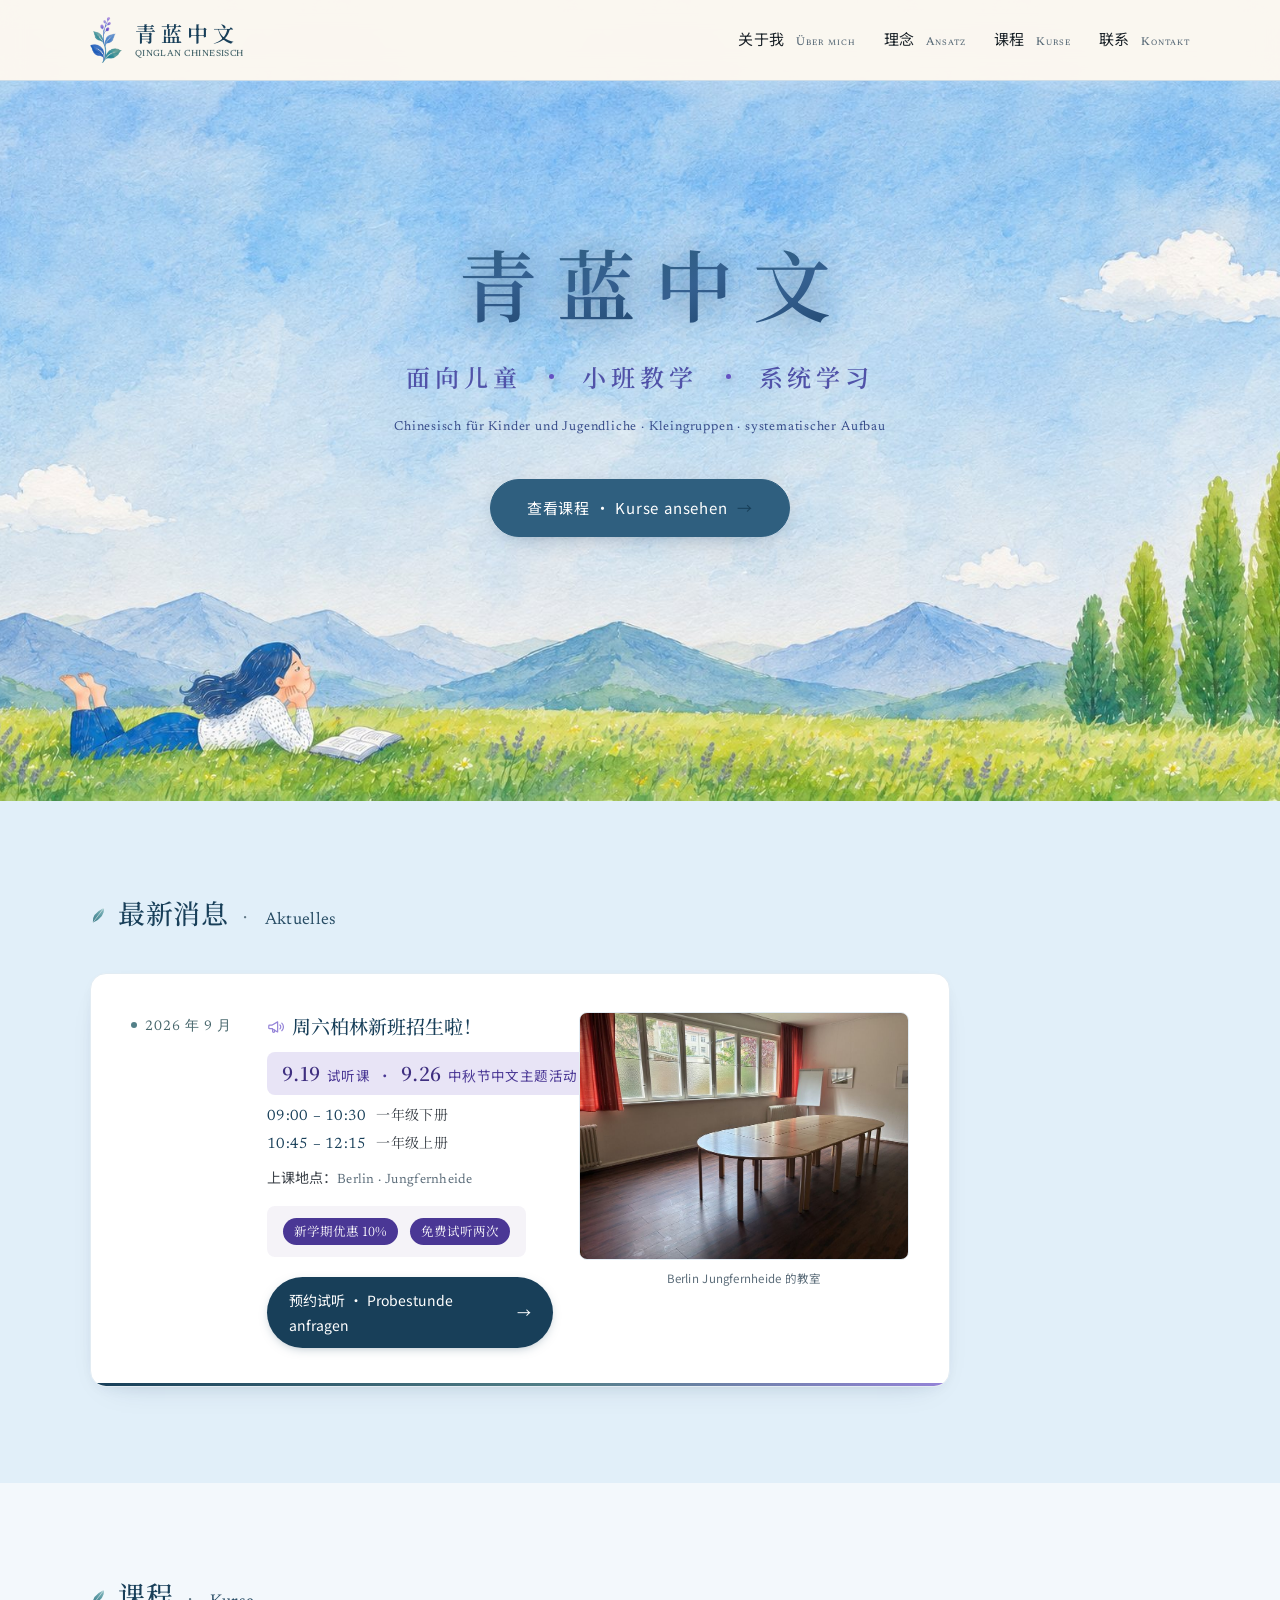
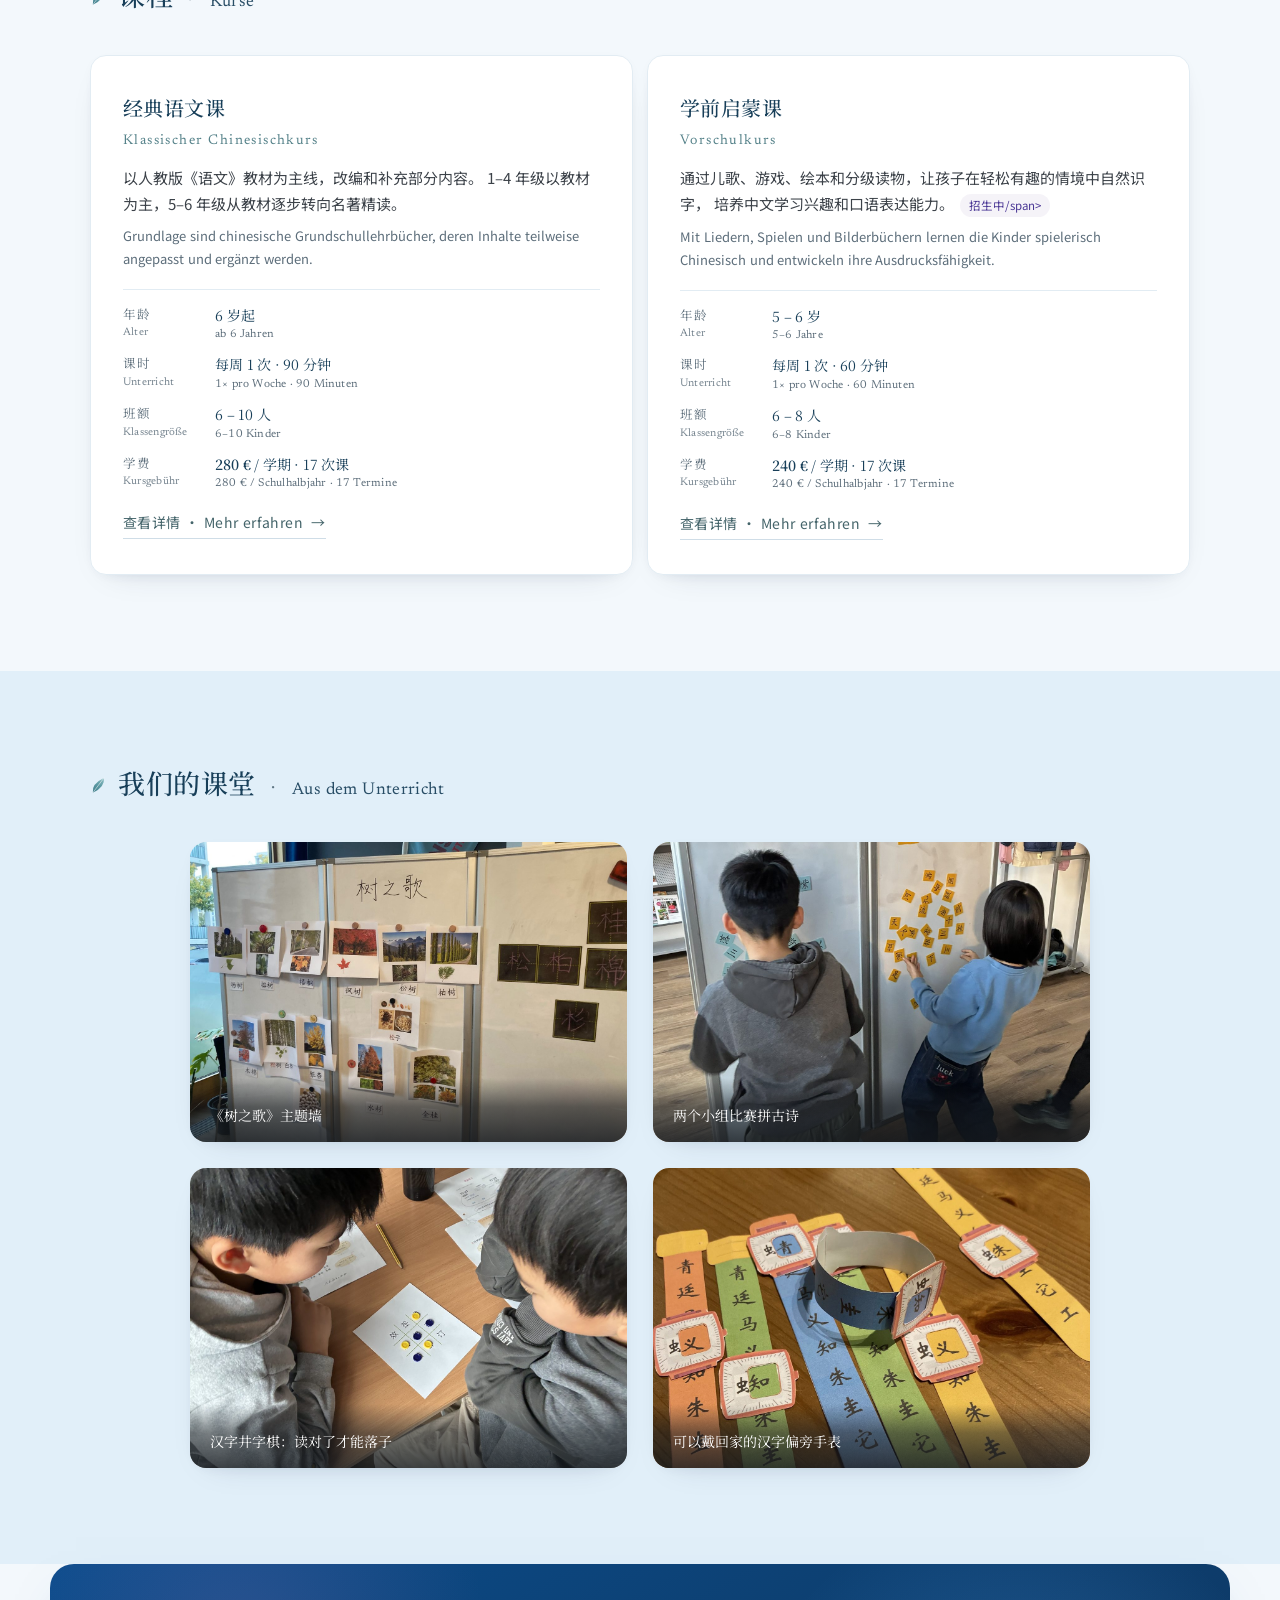
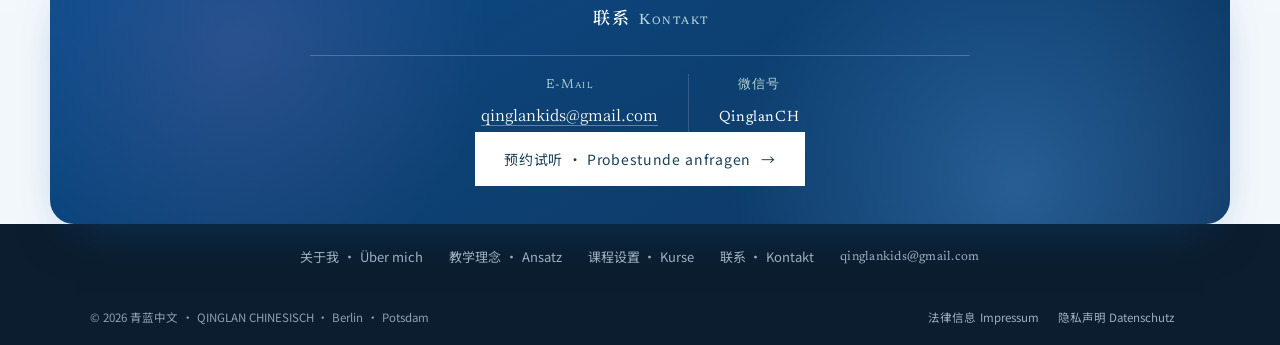
==== commit 046ca601: "update" ====
--- a/index.html
+++ b/index.html
@@ -195,7 +195,7 @@
             <h3 lang="zh-Hans">学前启蒙课<span class="en">Vorschulkurs</span></h3>
             <p lang="zh-Hans">
               通过儿歌、游戏、绘本和分级读物，让孩子在轻松有趣的情境中自然识字，
-              培养中文学习兴趣和口语表达能力。<span class="hl-note">视需求开设</span>
+              培养中文学习兴趣和口语表达能力。<span class="hl-note">招生中/span>
             </p>
             <span class="de">
               Mit Liedern, Spielen und Bilderbüchern lernen die Kinder spielerisch Chinesisch
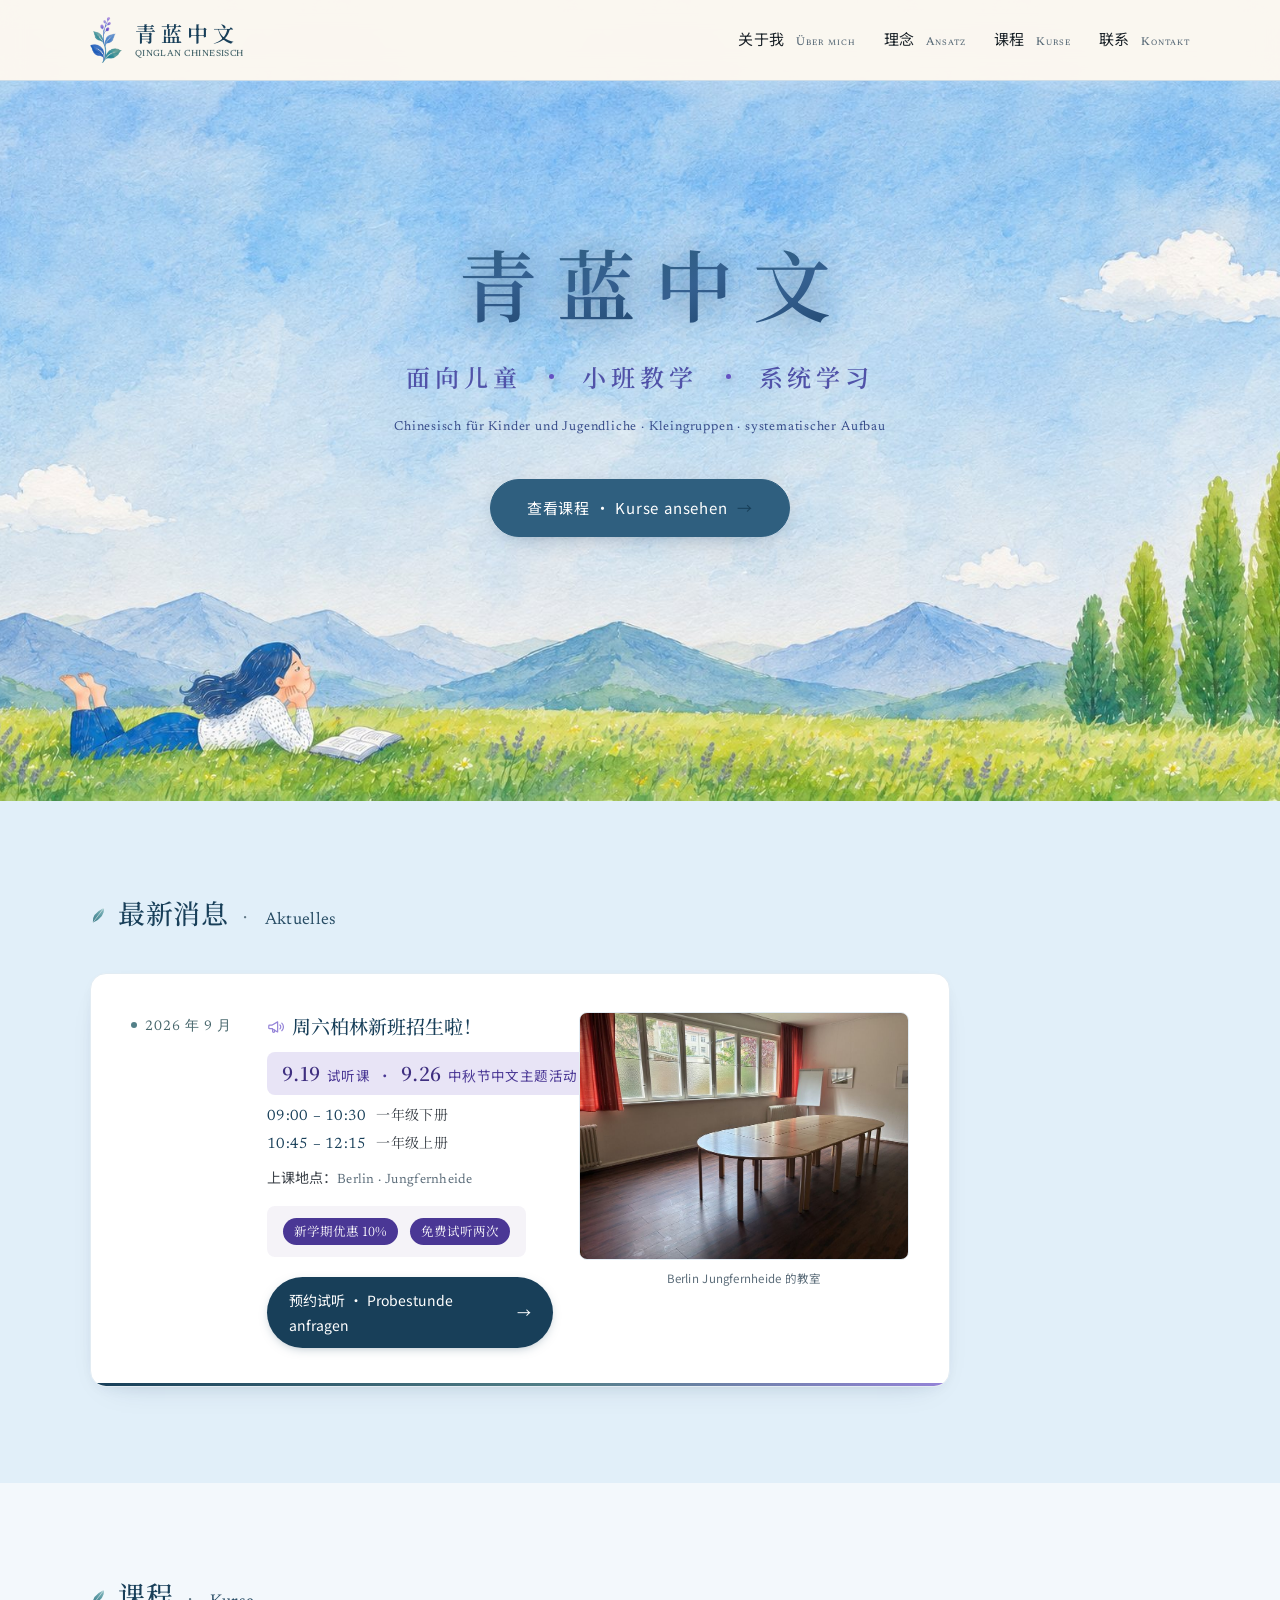
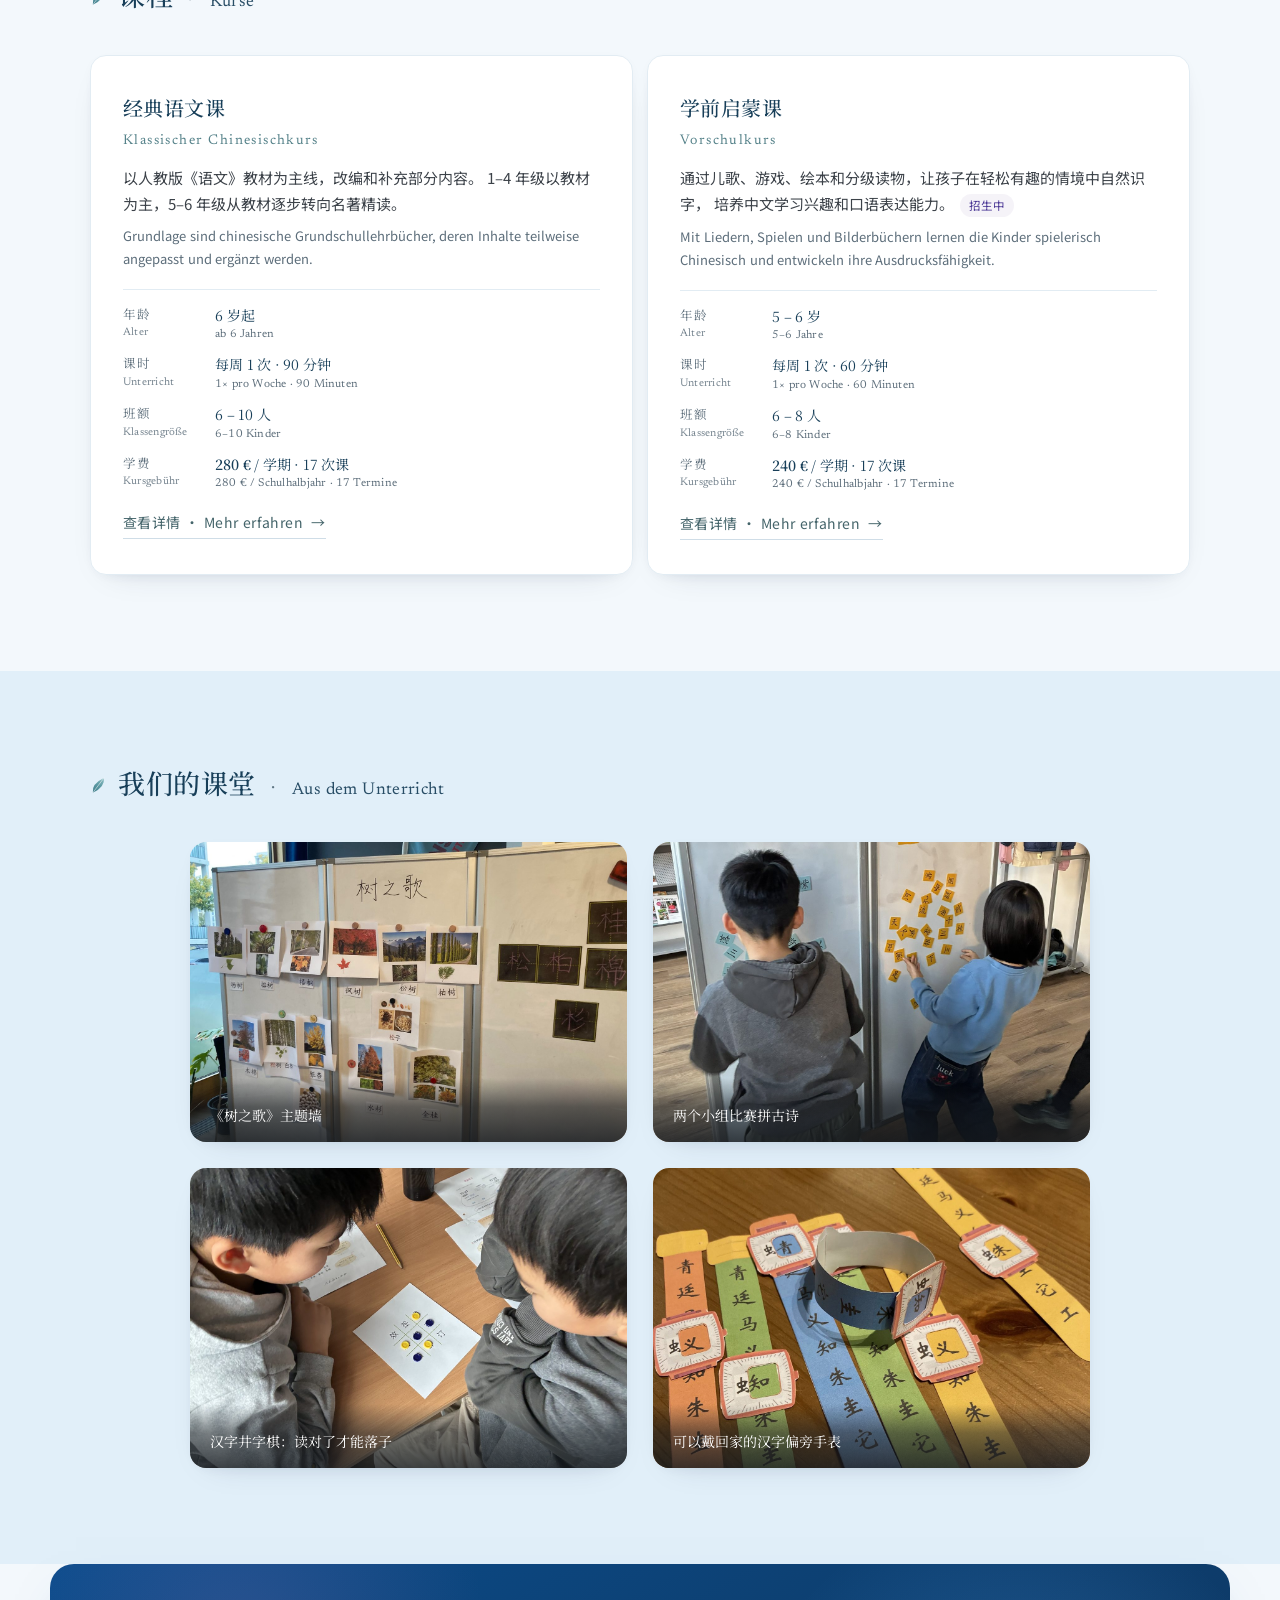
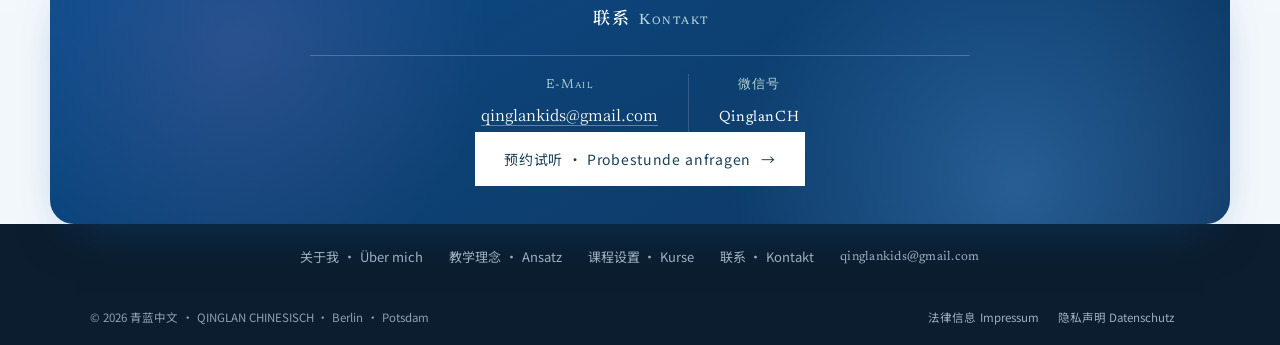
==== commit 7a2d9a88: "update" ====
--- a/index.html
+++ b/index.html
@@ -195,7 +195,7 @@
             <h3 lang="zh-Hans">学前启蒙课<span class="en">Vorschulkurs</span></h3>
             <p lang="zh-Hans">
               通过儿歌、游戏、绘本和分级读物，让孩子在轻松有趣的情境中自然识字，
-              培养中文学习兴趣和口语表达能力。<span class="hl-note">招生中/span>
+              培养中文学习兴趣和口语表达能力。<span class="hl-note">招生中</span>
             </p>
             <span class="de">
               Mit Liedern, Spielen und Bilderbüchern lernen die Kinder spielerisch Chinesisch
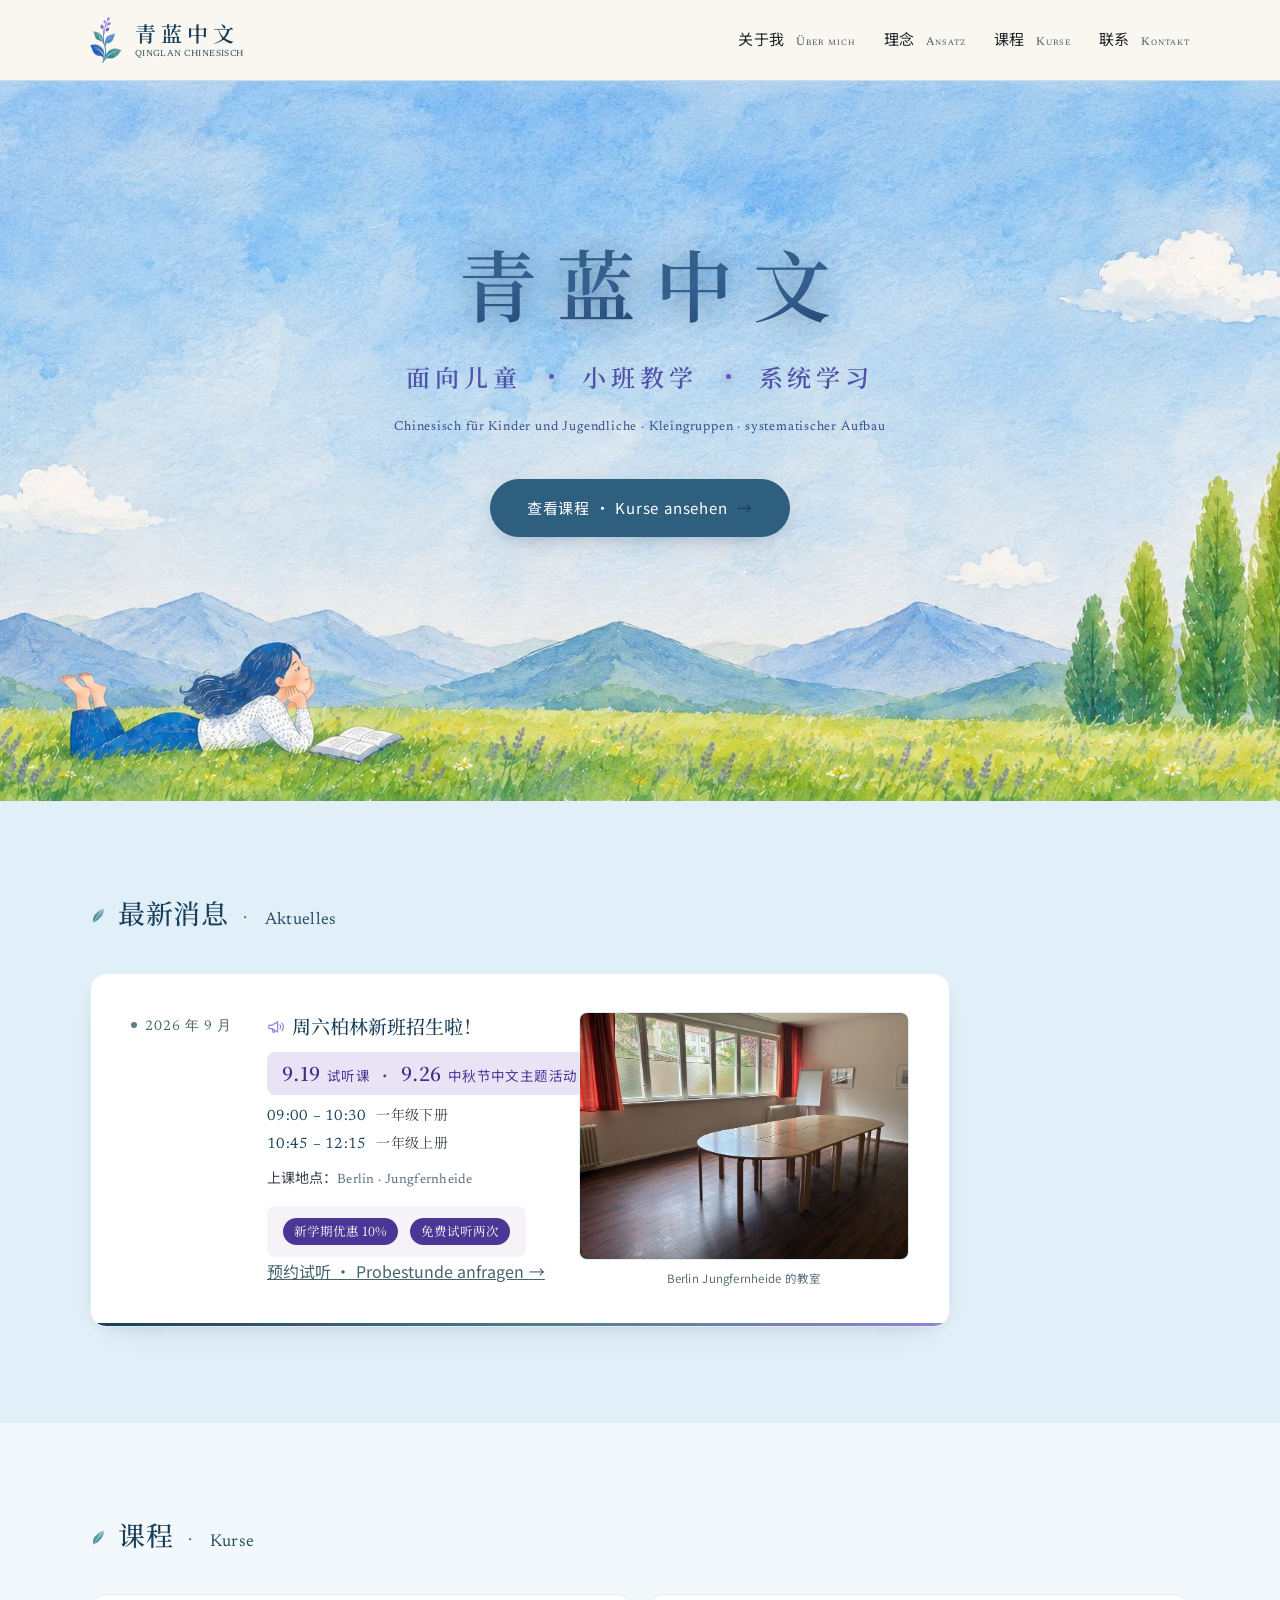
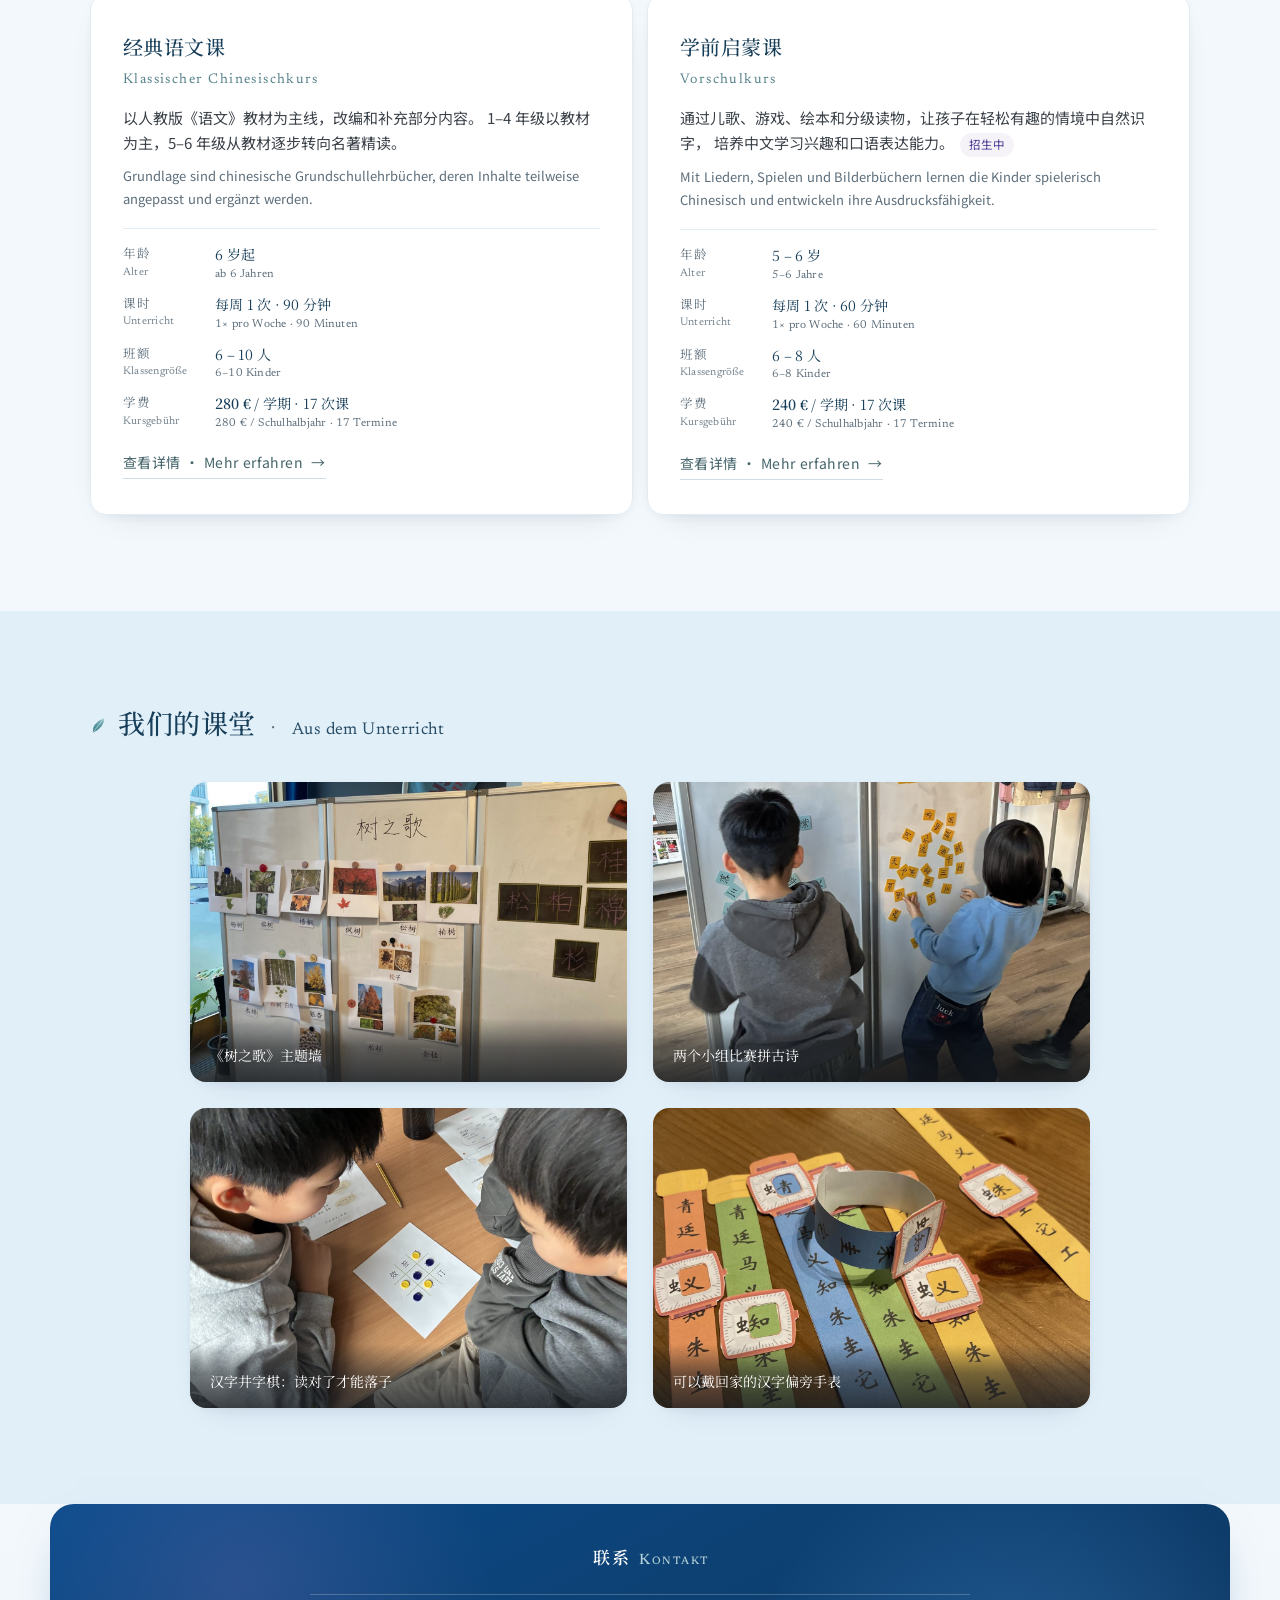
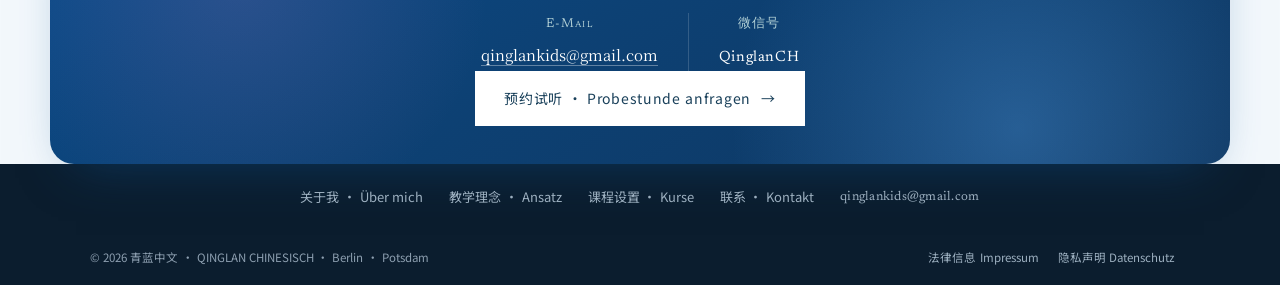
==== commit 9315b11f: "update" ====
--- a/index.html
+++ b/index.html
@@ -130,7 +130,7 @@
                 <span class="tag">新学期优惠 10%</span>
                 <span class="tag">免费试听两次</span>
               </p>
-              <a class="news-cta" href="contact.html#form" lang="zh-Hans">预约试听 · Probestunde anfragen <span class="arr"
+              <a class="more" href="contact.html#form" lang="zh-Hans">预约试听 · Probestunde anfragen <span class="arr"
                   aria-hidden="true">→</span></a>
             </div>
             <figure class="news-pic">
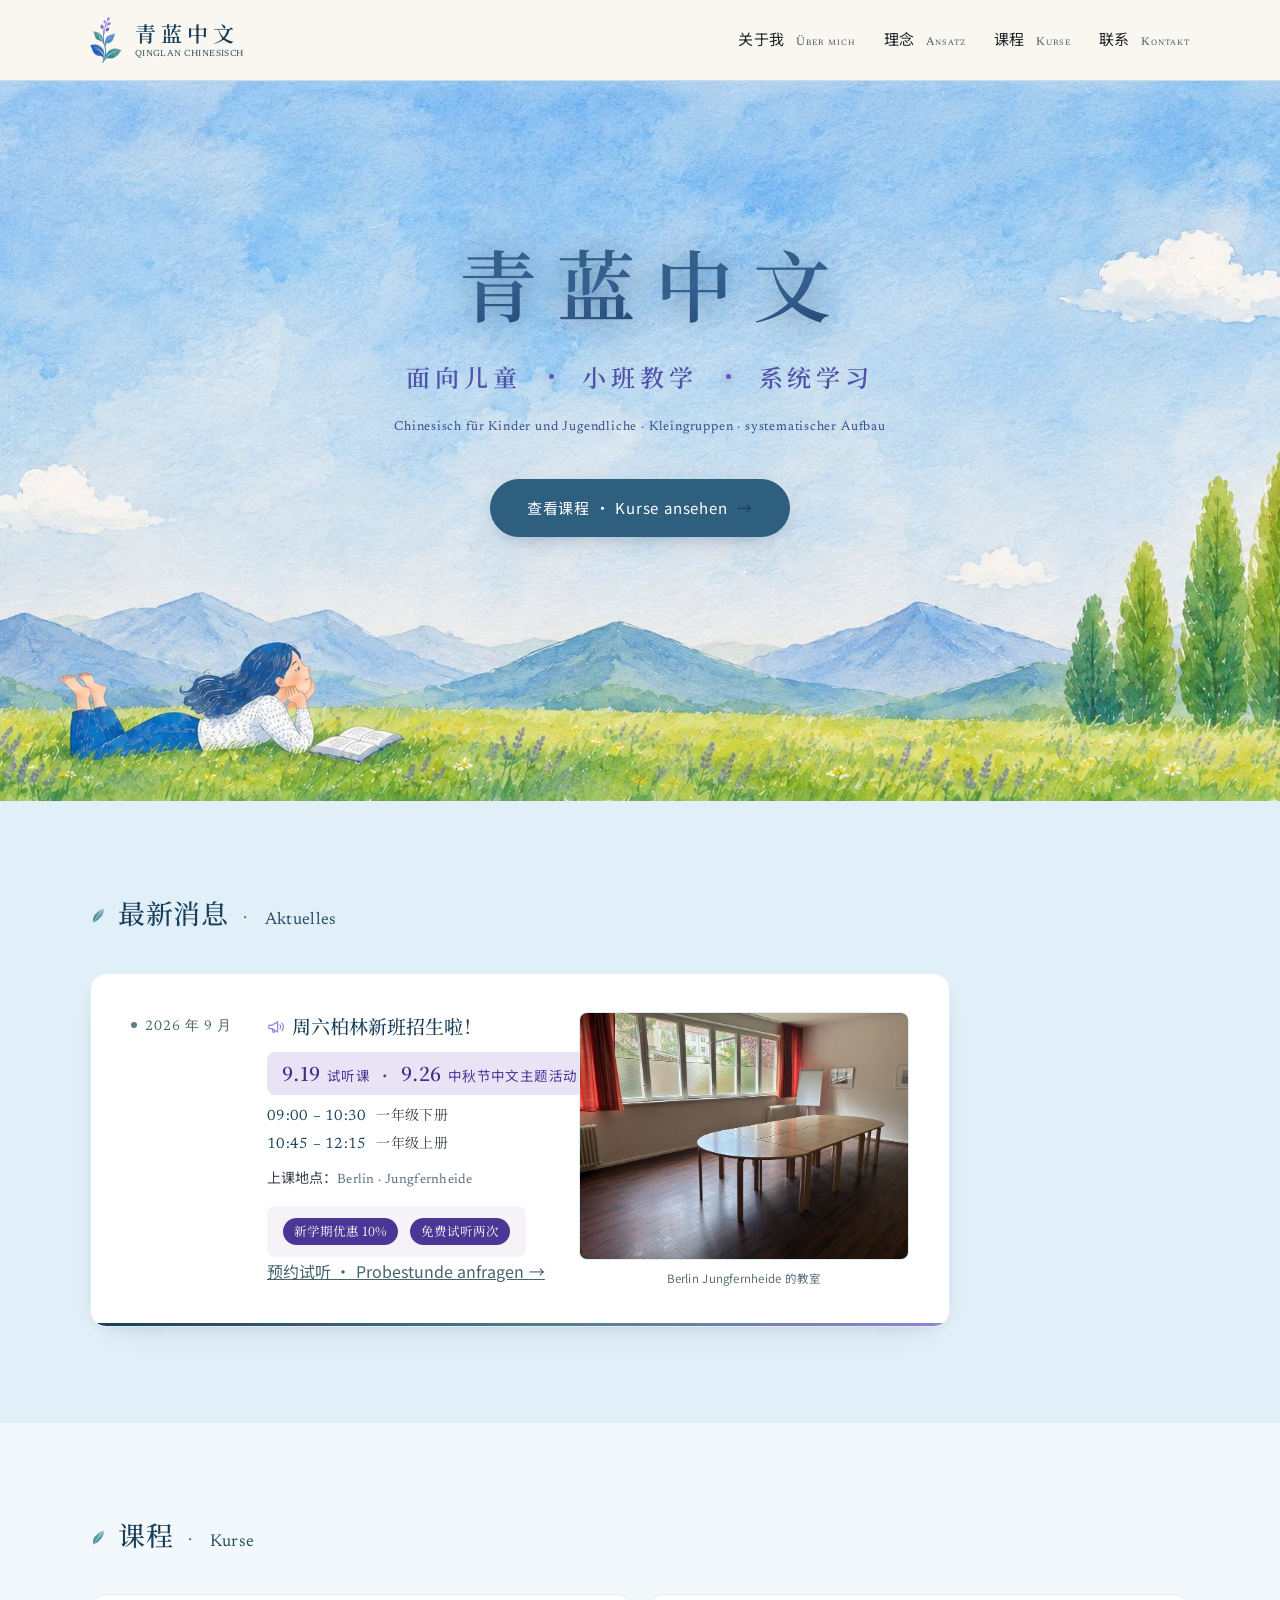
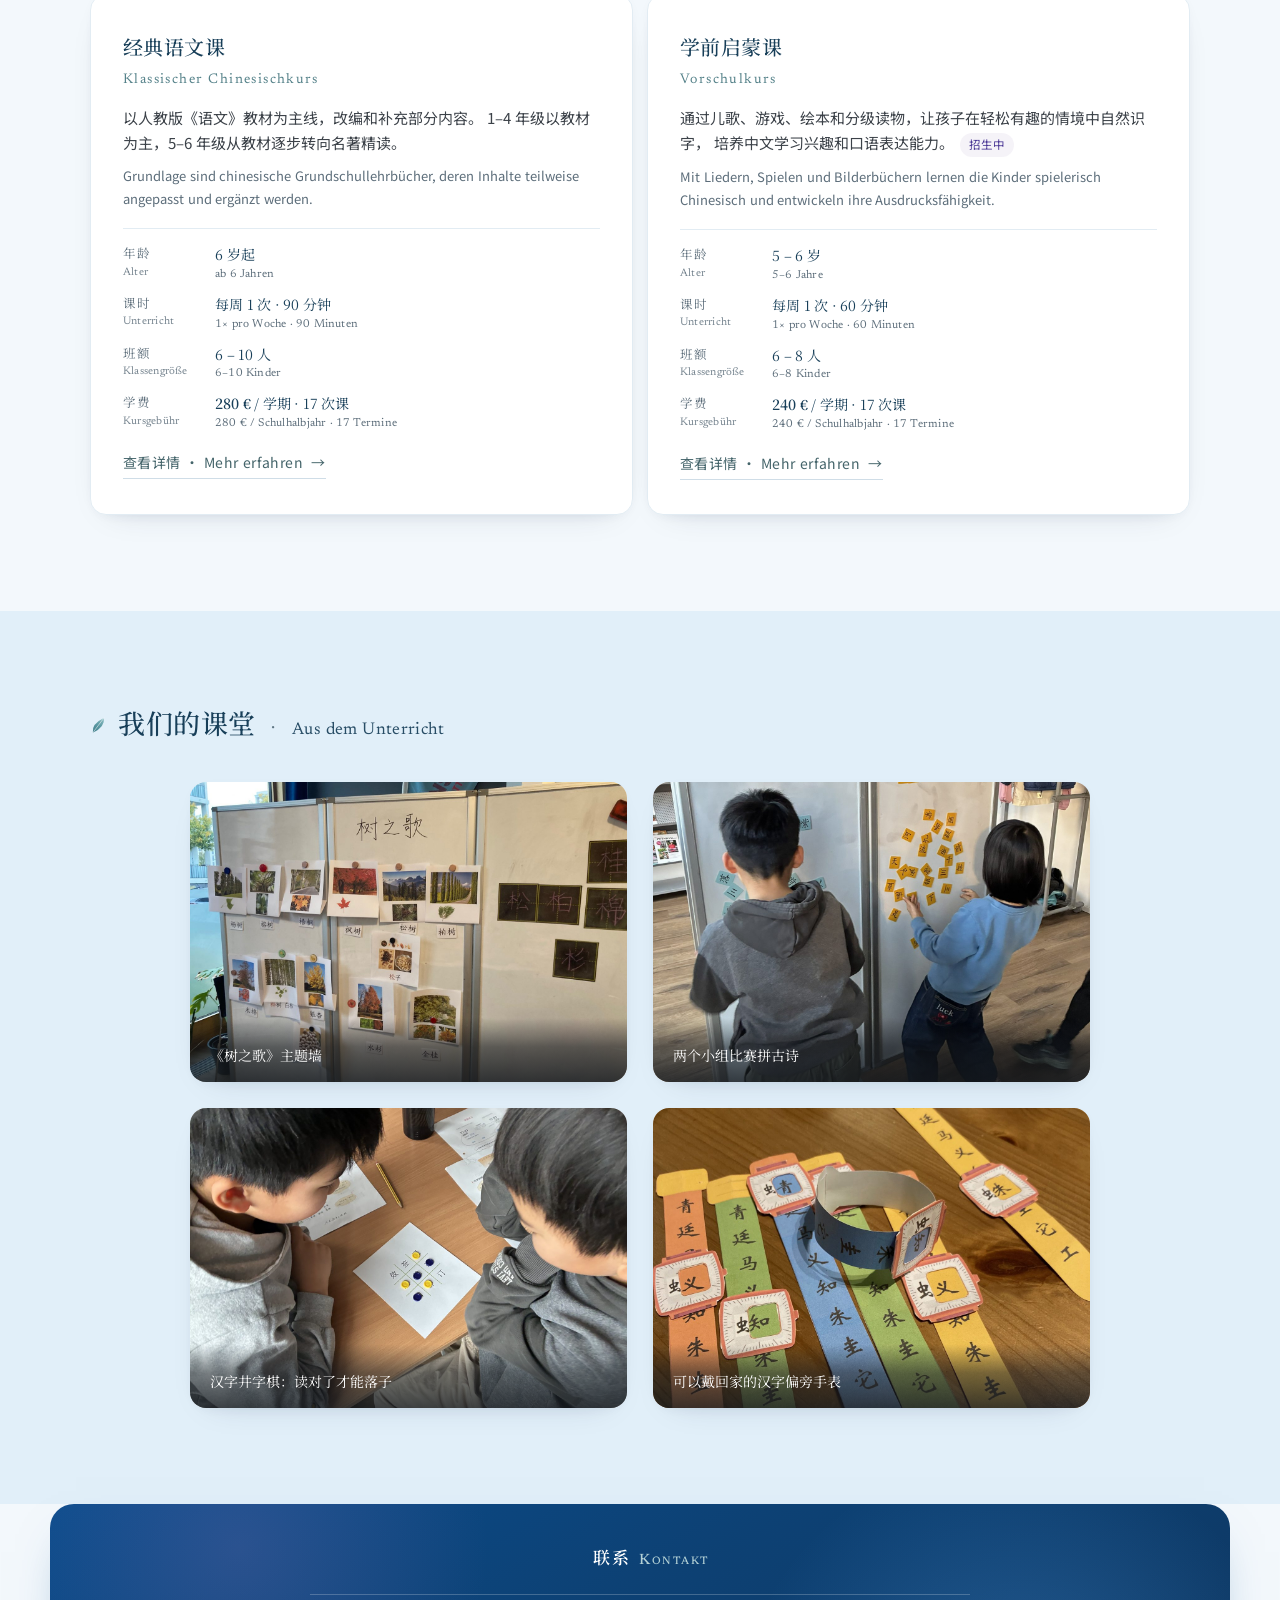
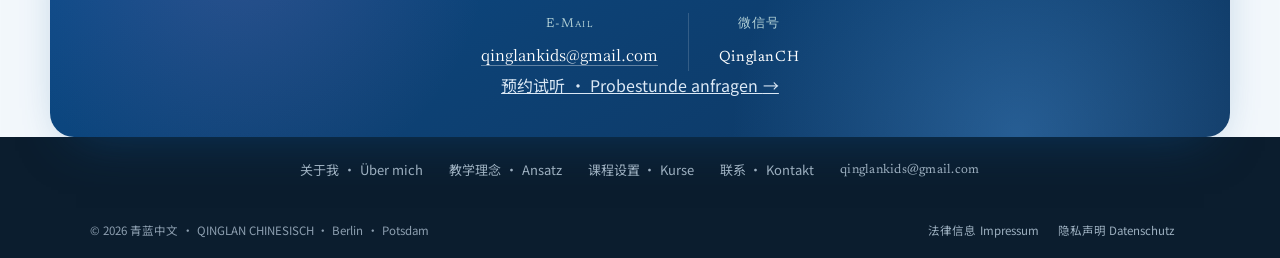
==== commit 766c8e92: "update" ====
--- a/index.html
+++ b/index.html
@@ -282,7 +282,7 @@
           </div>
         </dl>
 
-        <a href="contact.html#form" class="btn btn-light">预约试听 · Probestunde anfragen <span class="arr"
+        <a href="contact.html#form" class="more">预约试听 · Probestunde anfragen <span class="arr"
             aria-hidden="true">→</span></a>
 
       </div>
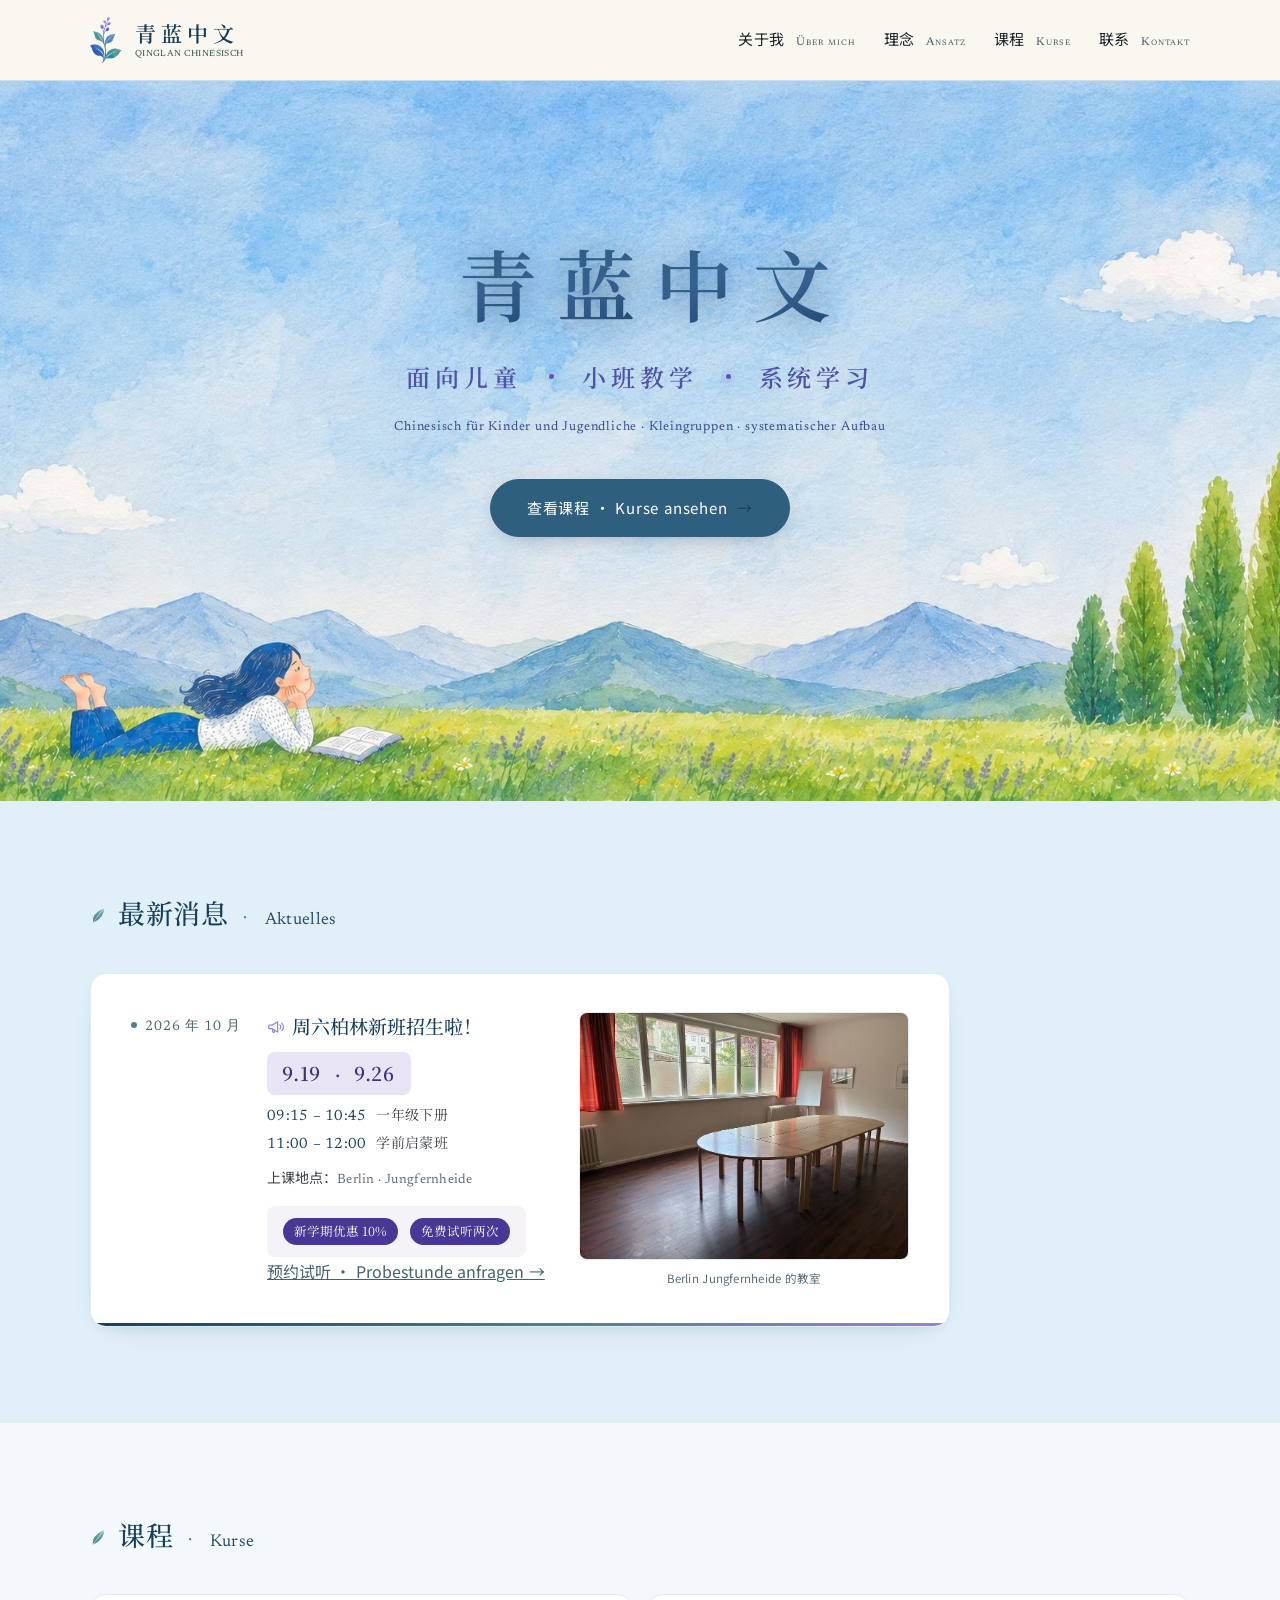
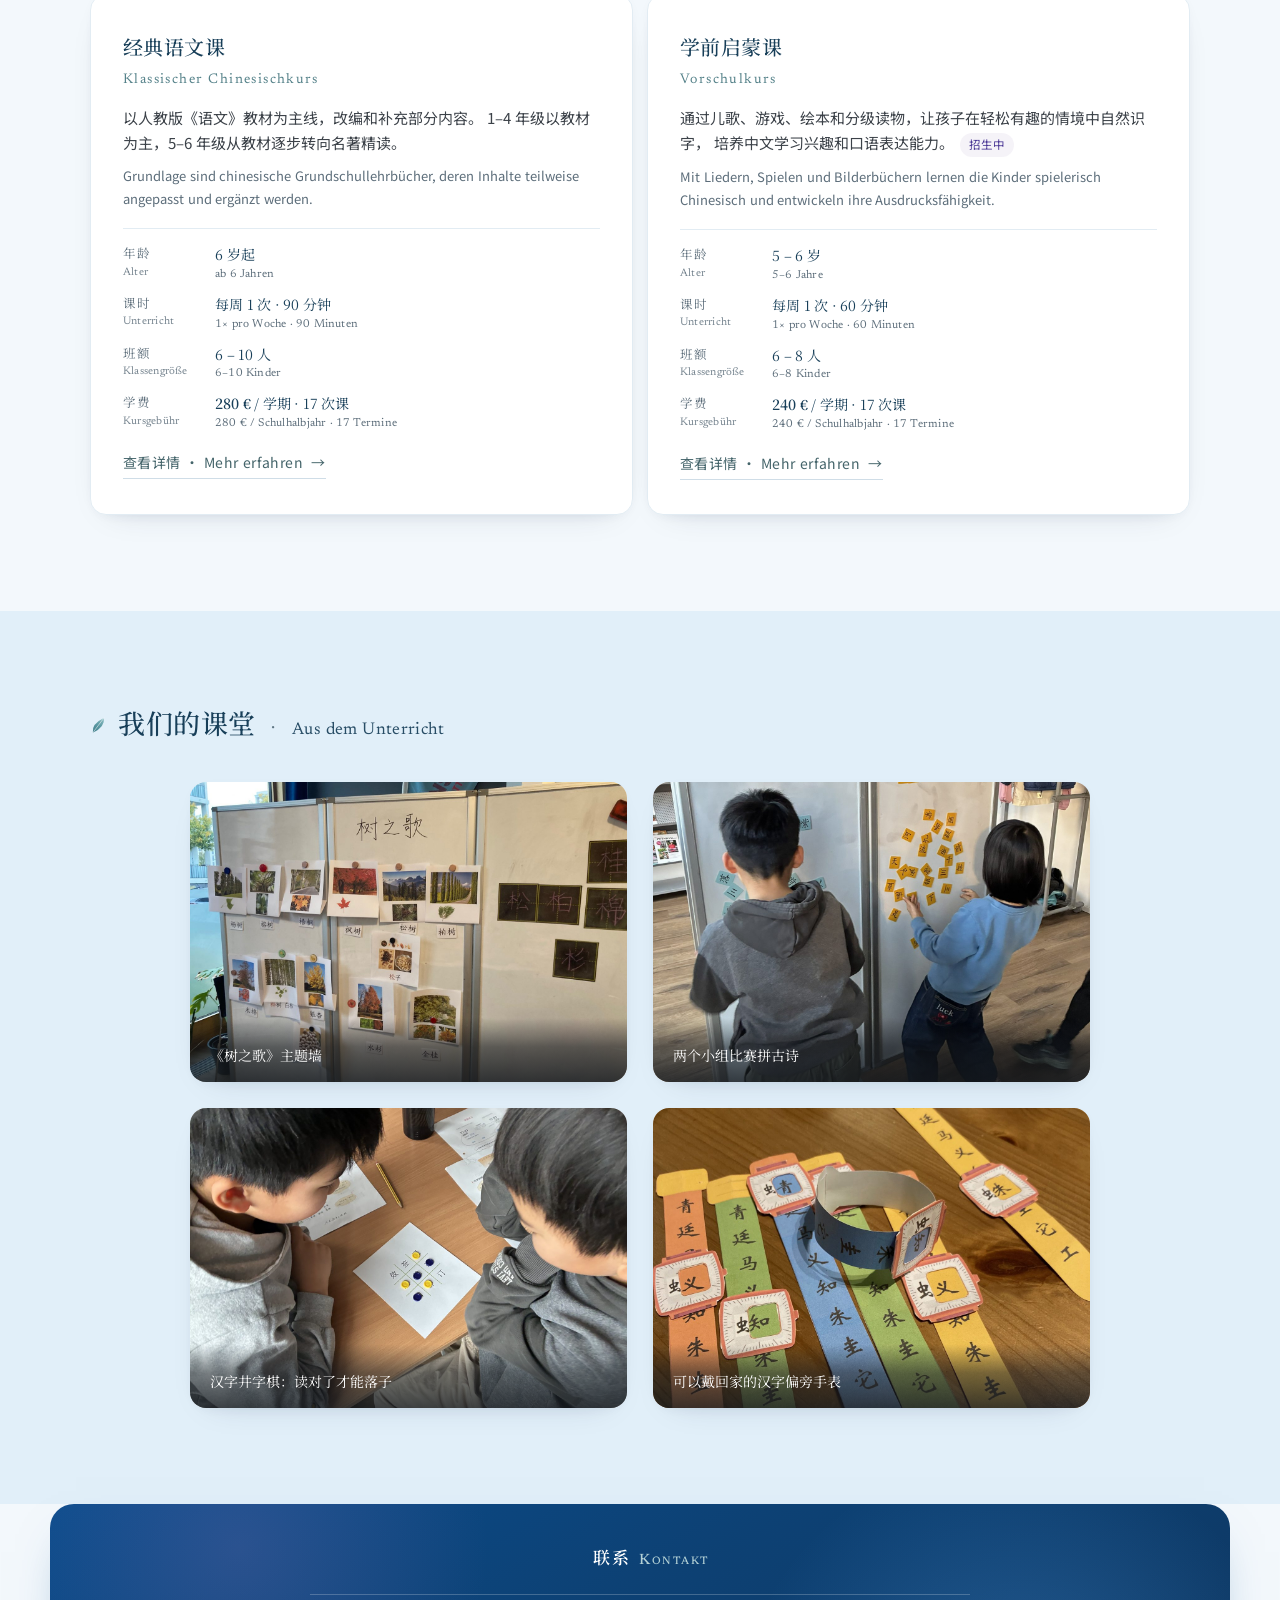
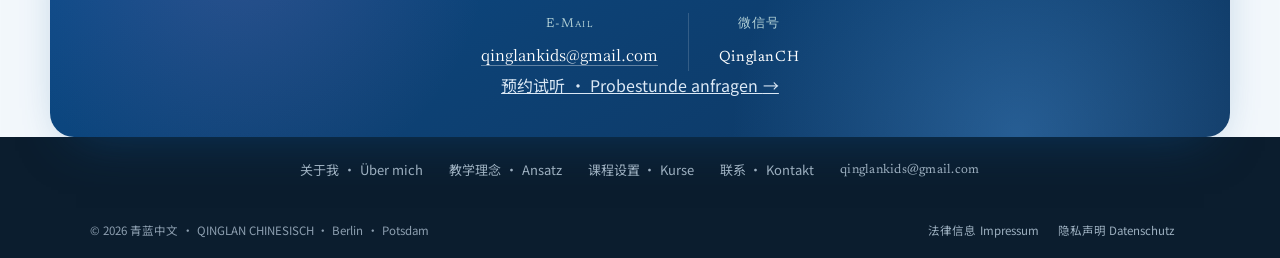
==== commit 98613ccb: "Updating" ====
--- a/index.html
+++ b/index.html
@@ -111,7 +111,7 @@
 
         <ul class="news">
           <li class="new">
-            <time datetime="2026-08">2026 年 9 月</time>
+            <time datetime="2026-08">2026 年 10 月</time>
             <div>
               <b lang="zh-Hans"><span class="megaphone" aria-hidden="true">
                   <svg viewBox="0 0 24 24" fill="none" stroke="currentColor" stroke-width="1.6" stroke-linecap="round"
@@ -120,10 +120,10 @@
                     <path d="M7.5 14.4v3.4a1.4 1.4 0 0 0 2.8 0v-1.8" />
                     <path d="M17.4 9.4a3.6 3.6 0 0 1 0 5.2M19.9 6.9a7 7 0 0 1 0 10.2" />
                   </svg></span>周六柏林新班招生啦！</b>
-              <p class="news-dates" lang="zh-Hans"><b>9.19</b> 试听课 &nbsp;·&nbsp; <b>9.26</b> 中秋节中文主题活动</p>
+              <p class="news-dates" lang="zh-Hans"><b>9.19</b>  &nbsp;·&nbsp; <b>9.26</b> </p>
               <span lang="zh-Hans">
-                <span class="slot">09:00 – 10:30<i>一年级下册</i></span>
-                <span class="slot">10:45 – 12:15<i>一年级上册</i></span>
+                <span class="slot">09:15 – 10:45<i>一年级下册</i></span>
+                <span class="slot">11:00 – 12:00<i>学前启蒙班</i></span>
               </span>
               <span class="news-venue" lang="zh-Hans">上课地点：<b>Berlin · Jungfernheide</b></span>
               <p class="news-deal" lang="zh-Hans">
@@ -282,7 +282,7 @@
           </div>
         </dl>
 
-        <a href="contact.html#form" class="more">预约试听 · Probestunde anfragen <span class="arr"
+        <a href="contact.html#form" class="more"> 预约试听 · Probestunde anfragen <span class="arr"
             aria-hidden="true">→</span></a>
 
       </div>
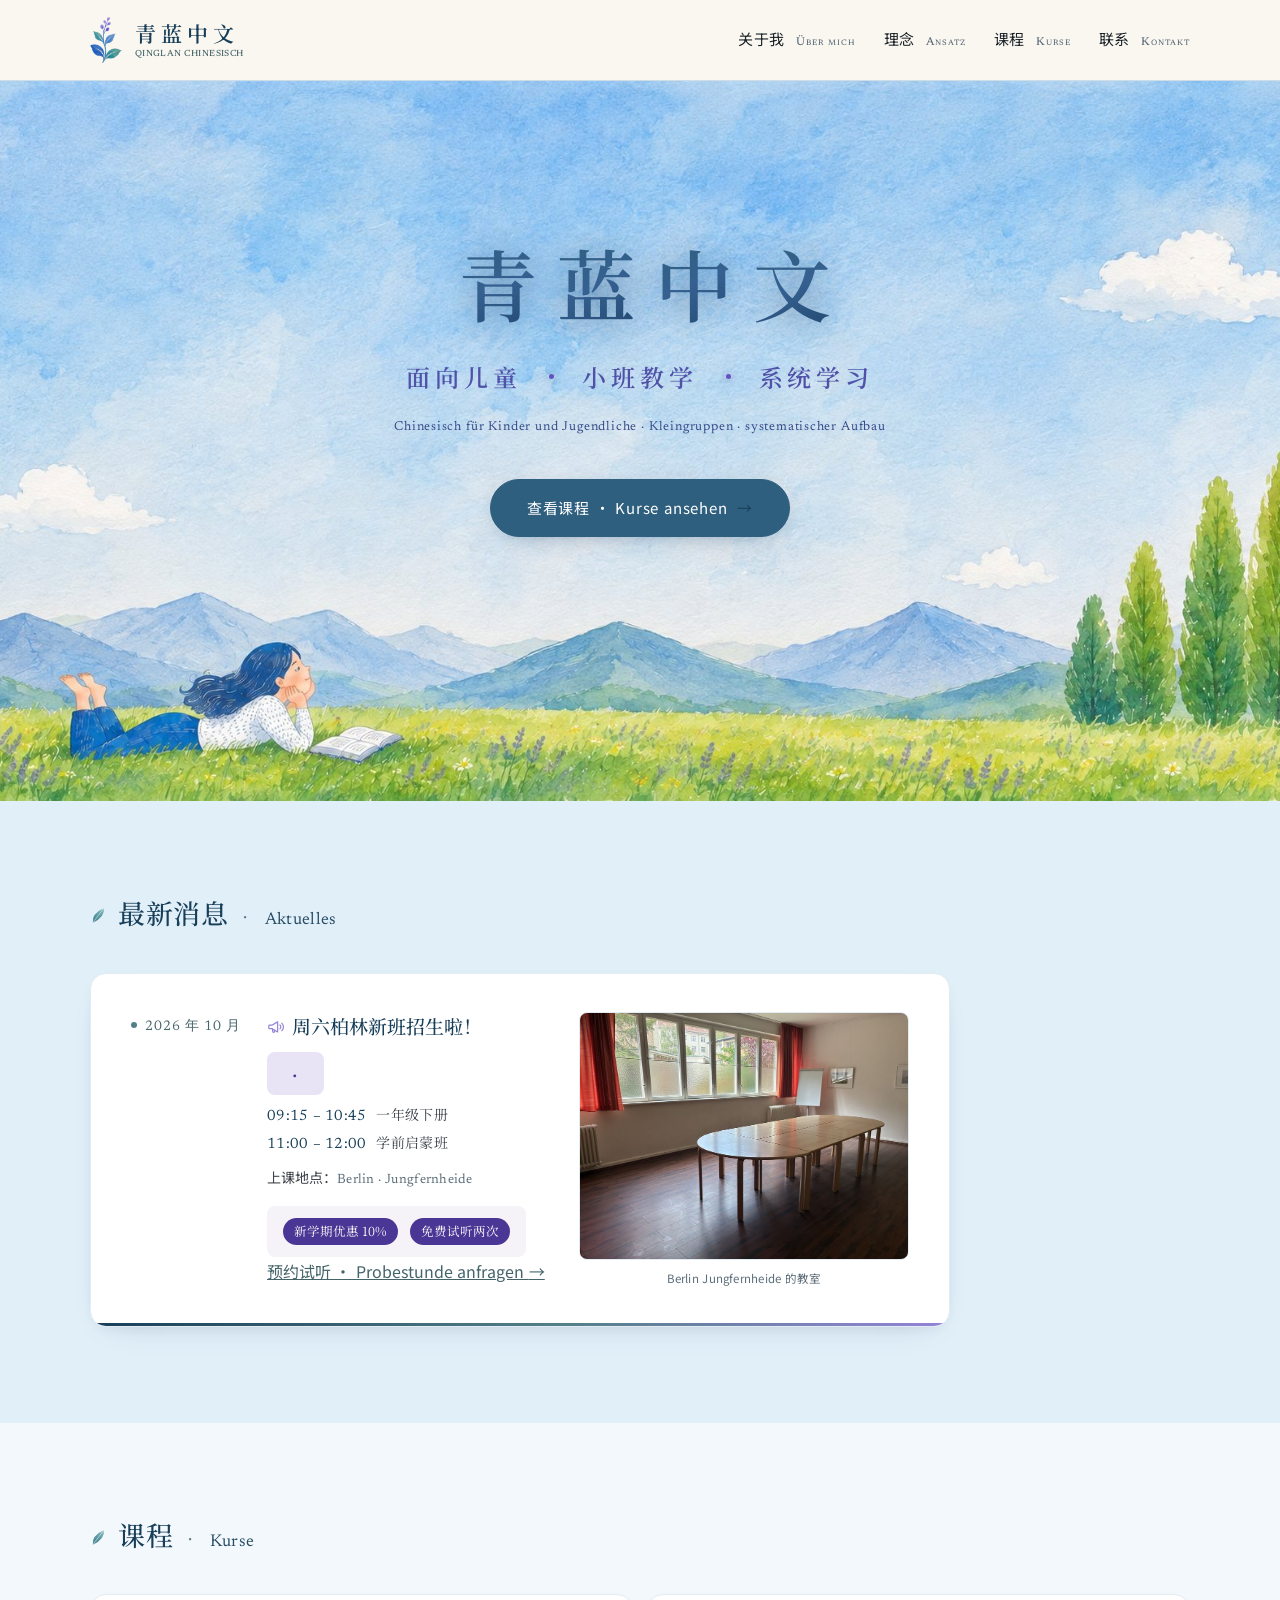
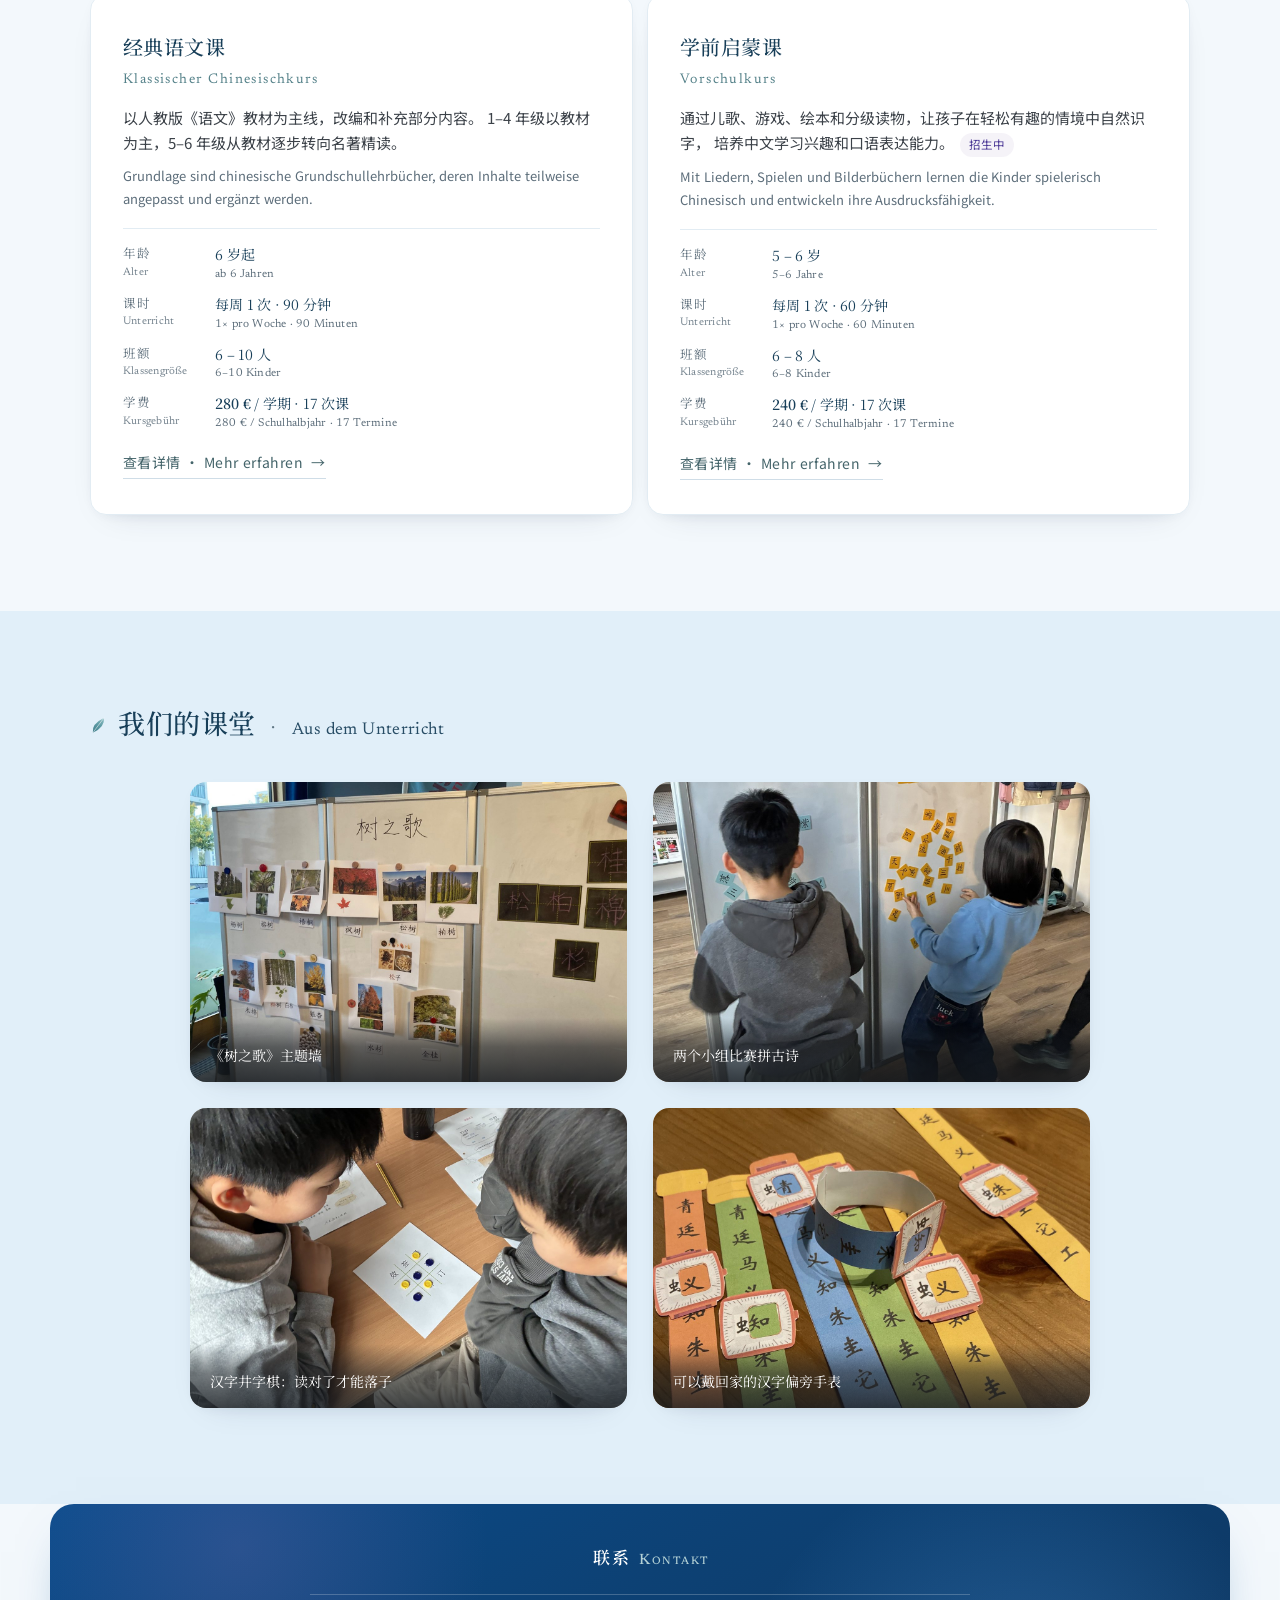
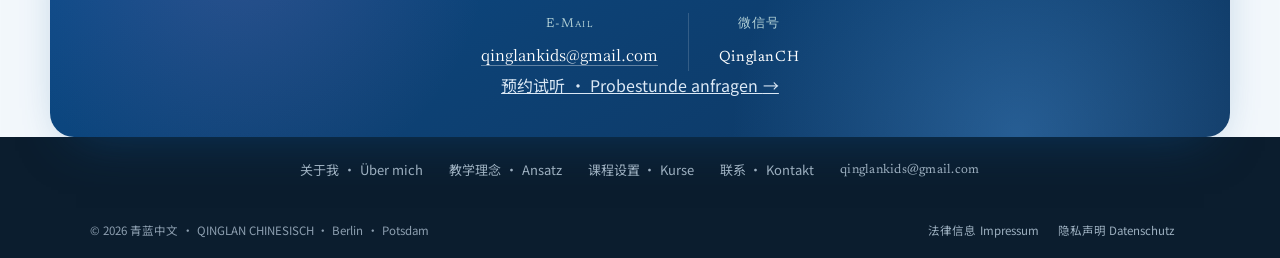
==== commit 352251b3: "udpating" ====
--- a/index.html
+++ b/index.html
@@ -120,7 +120,7 @@
                     <path d="M7.5 14.4v3.4a1.4 1.4 0 0 0 2.8 0v-1.8" />
                     <path d="M17.4 9.4a3.6 3.6 0 0 1 0 5.2M19.9 6.9a7 7 0 0 1 0 10.2" />
                   </svg></span>周六柏林新班招生啦！</b>
-              <p class="news-dates" lang="zh-Hans"><b>9.19</b>  &nbsp;·&nbsp; <b>9.26</b> </p>
+              <p class="news-dates" lang="zh-Hans"><b> </b>  &nbsp;·&nbsp; <b> </b> </p>
               <span lang="zh-Hans">
                 <span class="slot">09:15 – 10:45<i>一年级下册</i></span>
                 <span class="slot">11:00 – 12:00<i>学前启蒙班</i></span>
